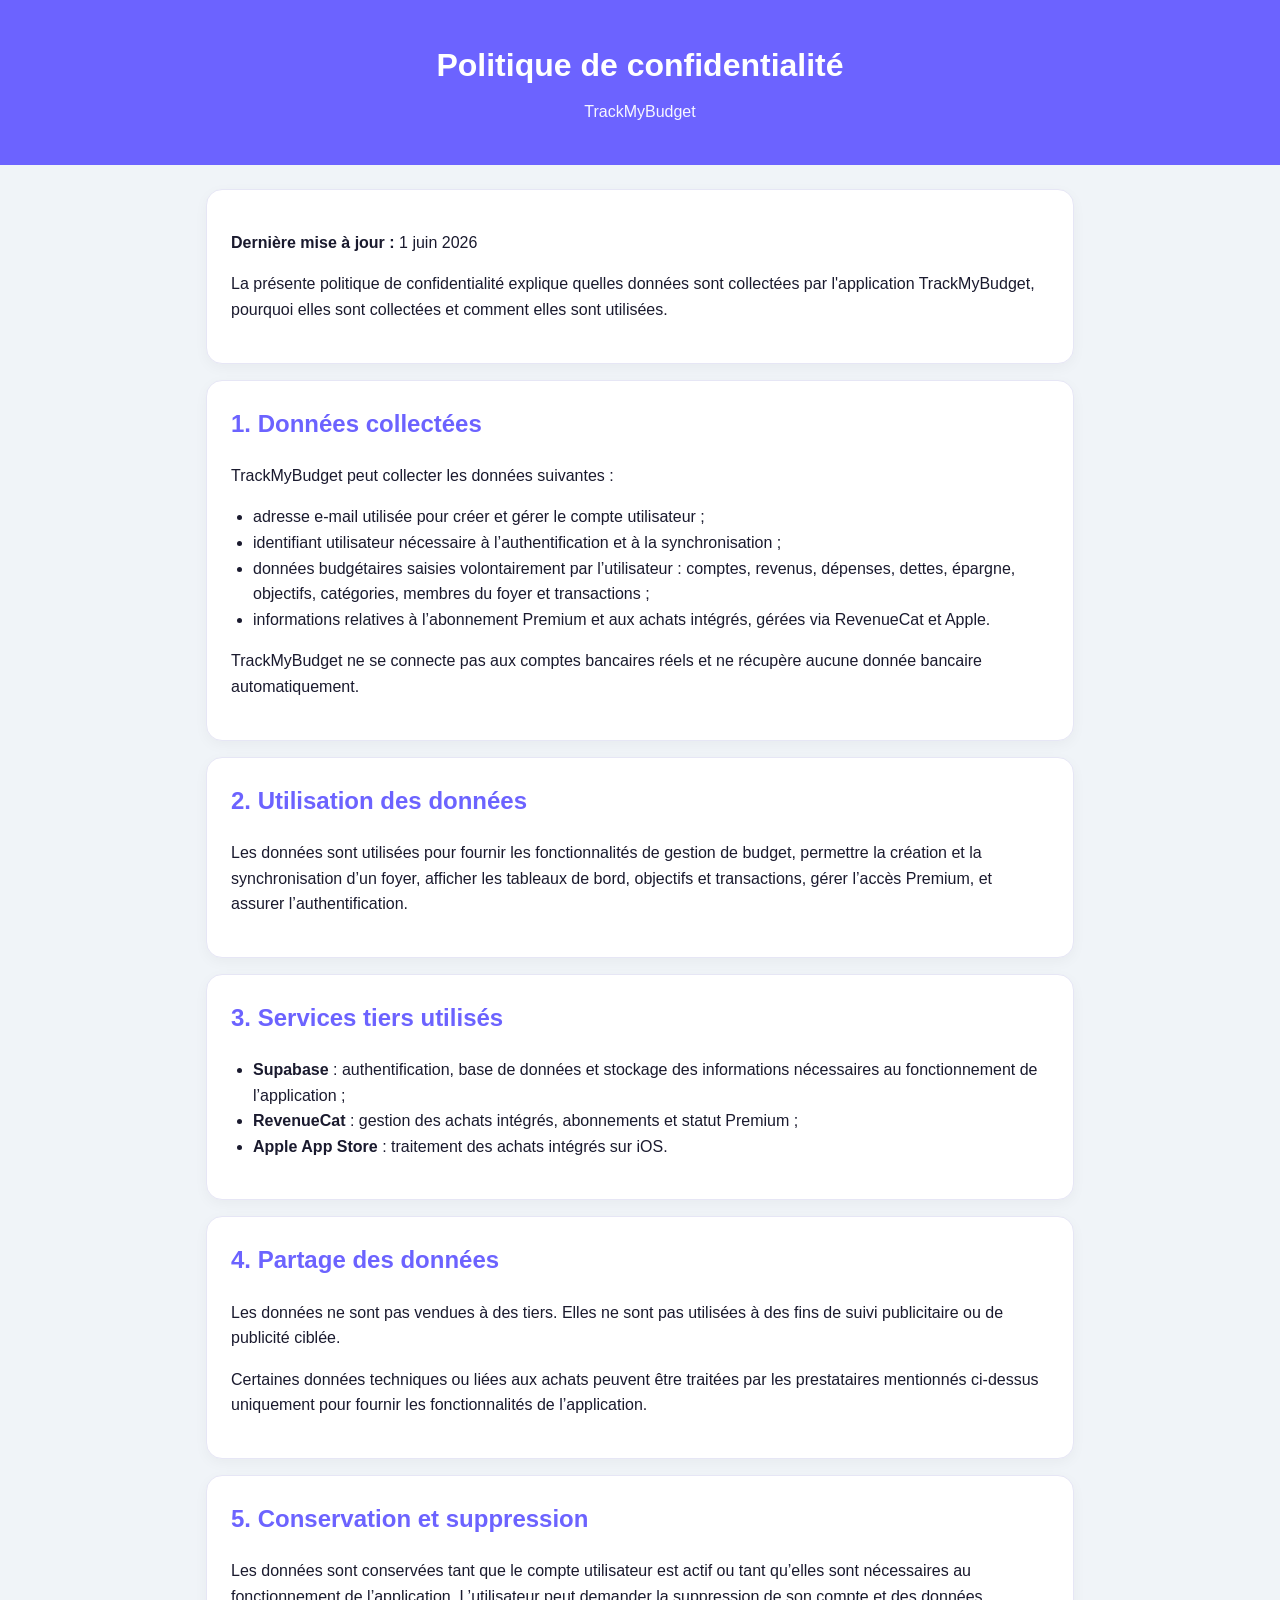
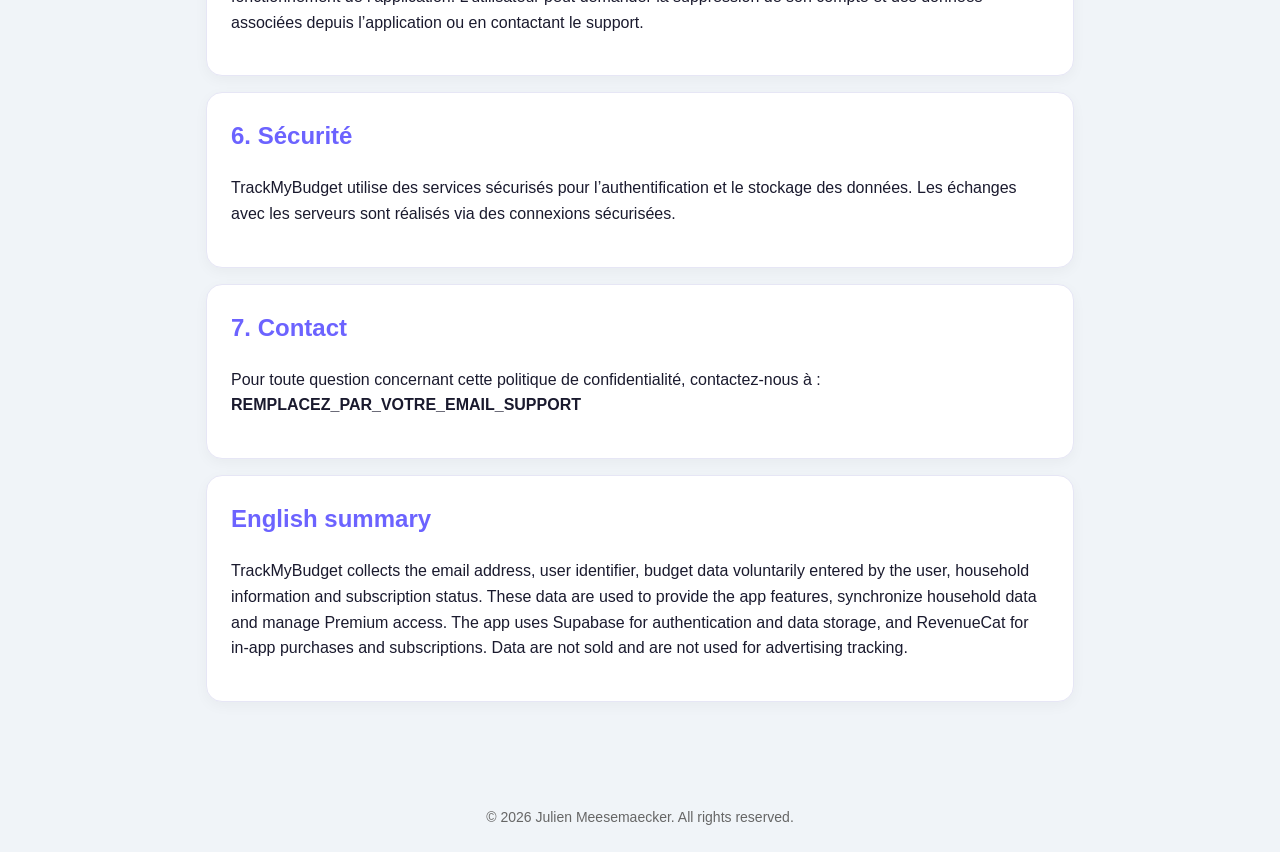
==== privacy.html @ 4ebb18cd "Add files via upload" ====
<!doctype html><html lang="fr"><head><meta charset="utf-8"><meta name="viewport" content="width=device-width, initial-scale=1"><title>TrackMyBudget - Politique de confidentialité</title><link rel="stylesheet" href="styles.css"></head><body><header><h1>Politique de confidentialité</h1><p>TrackMyBudget</p></header><main><section class="card"><p><strong>Dernière mise à jour :</strong> 1 juin 2026</p><p>La présente politique de confidentialité explique quelles données sont collectées par l'application TrackMyBudget, pourquoi elles sont collectées et comment elles sont utilisées.</p></section><section class="card"><h2>1. Données collectées</h2><p>TrackMyBudget peut collecter les données suivantes :</p><ul><li>adresse e-mail utilisée pour créer et gérer le compte utilisateur ;</li><li>identifiant utilisateur nécessaire à l’authentification et à la synchronisation ;</li><li>données budgétaires saisies volontairement par l’utilisateur : comptes, revenus, dépenses, dettes, épargne, objectifs, catégories, membres du foyer et transactions ;</li><li>informations relatives à l’abonnement Premium et aux achats intégrés, gérées via RevenueCat et Apple.</li></ul><p>TrackMyBudget ne se connecte pas aux comptes bancaires réels et ne récupère aucune donnée bancaire automatiquement.</p></section><section class="card"><h2>2. Utilisation des données</h2><p>Les données sont utilisées pour fournir les fonctionnalités de gestion de budget, permettre la création et la synchronisation d’un foyer, afficher les tableaux de bord, objectifs et transactions, gérer l’accès Premium, et assurer l’authentification.</p></section><section class="card"><h2>3. Services tiers utilisés</h2><ul><li><strong>Supabase</strong> : authentification, base de données et stockage des informations nécessaires au fonctionnement de l’application ;</li><li><strong>RevenueCat</strong> : gestion des achats intégrés, abonnements et statut Premium ;</li><li><strong>Apple App Store</strong> : traitement des achats intégrés sur iOS.</li></ul></section><section class="card"><h2>4. Partage des données</h2><p>Les données ne sont pas vendues à des tiers. Elles ne sont pas utilisées à des fins de suivi publicitaire ou de publicité ciblée.</p><p>Certaines données techniques ou liées aux achats peuvent être traitées par les prestataires mentionnés ci-dessus uniquement pour fournir les fonctionnalités de l’application.</p></section><section class="card"><h2>5. Conservation et suppression</h2><p>Les données sont conservées tant que le compte utilisateur est actif ou tant qu’elles sont nécessaires au fonctionnement de l’application. L’utilisateur peut demander la suppression de son compte et des données associées depuis l’application ou en contactant le support.</p></section><section class="card"><h2>6. Sécurité</h2><p>TrackMyBudget utilise des services sécurisés pour l’authentification et le stockage des données. Les échanges avec les serveurs sont réalisés via des connexions sécurisées.</p></section><section class="card"><h2>7. Contact</h2><p>Pour toute question concernant cette politique de confidentialité, contactez-nous à : <strong>REMPLACEZ_PAR_VOTRE_EMAIL_SUPPORT</strong></p></section><section class="card"><h2>English summary</h2><p>TrackMyBudget collects the email address, user identifier, budget data voluntarily entered by the user, household information and subscription status. These data are used to provide the app features, synchronize household data and manage Premium access. The app uses Supabase for authentication and data storage, and RevenueCat for in-app purchases and subscriptions. Data are not sold and are not used for advertising tracking.</p></section></main><footer>© 2026 Julien Meesemaecker. All rights reserved.</footer></body></html>
---- styles.css ----
:root{--bg:#f0f4f8;--card:#fff;--primary:#6c63ff;--text:#1a1a2e;--muted:#666;--border:#e6e6f5}*{box-sizing:border-box}body{margin:0;font-family:-apple-system,BlinkMacSystemFont,"Segoe UI",Roboto,Arial,sans-serif;background:var(--bg);color:var(--text);line-height:1.6}header{background:var(--primary);color:#fff;padding:40px 20px;text-align:center}header h1{margin:0;font-size:32px}header p{margin:8px 0 0;opacity:.95}main{max-width:900px;margin:24px auto;padding:0 16px 40px}.card{background:var(--card);border:1px solid var(--border);border-radius:16px;padding:24px;margin-bottom:16px;box-shadow:0 4px 14px rgba(0,0,0,.04)}h2{color:var(--primary);margin-top:0}a{color:var(--primary);font-weight:600}ul{padding-left:22px}footer{text-align:center;color:var(--muted);padding:24px;font-size:14px}
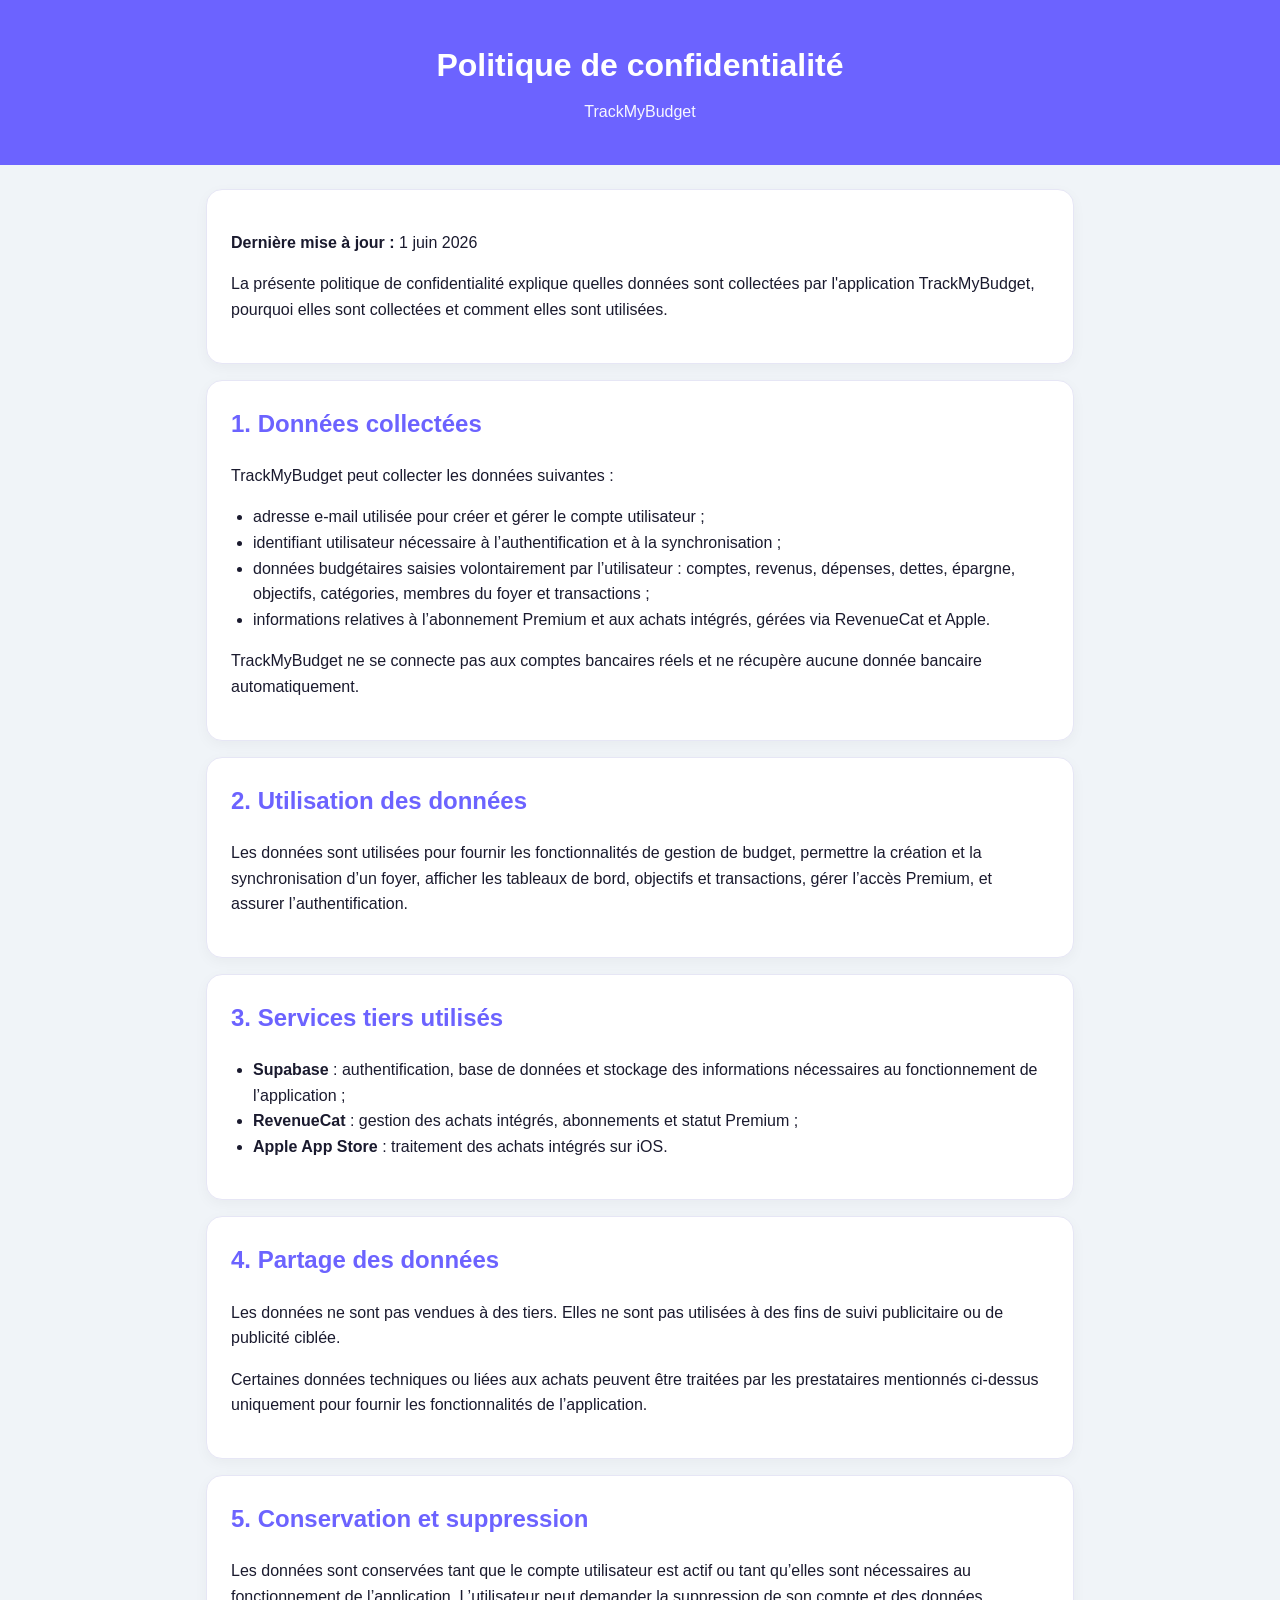
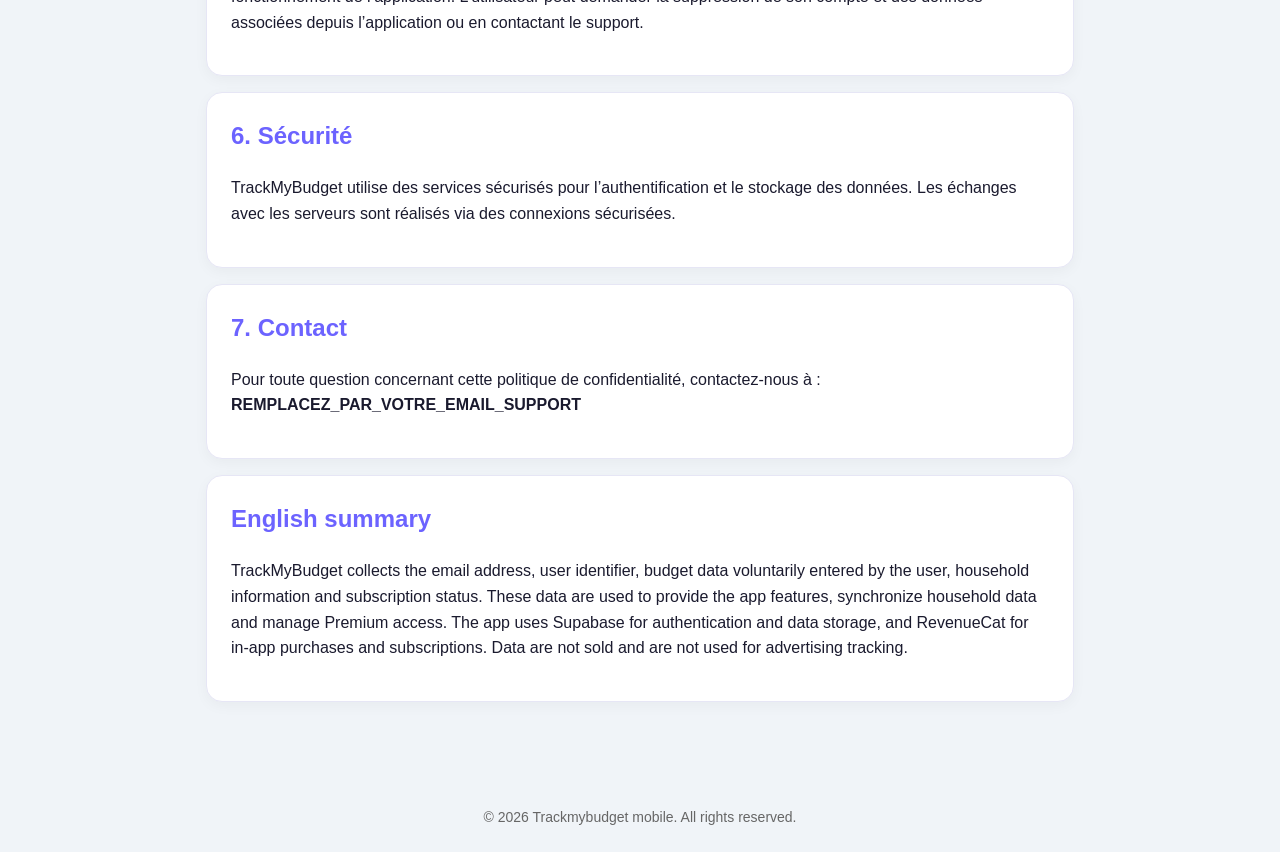
==== commit 27e4ed4f: "Update privacy.html" ====
--- a/privacy.html
+++ b/privacy.html
@@ -1 +1 @@
-<!doctype html><html lang="fr"><head><meta charset="utf-8"><meta name="viewport" content="width=device-width, initial-scale=1"><title>TrackMyBudget - Politique de confidentialité</title><link rel="stylesheet" href="styles.css"></head><body><header><h1>Politique de confidentialité</h1><p>TrackMyBudget</p></header><main><section class="card"><p><strong>Dernière mise à jour :</strong> 1 juin 2026</p><p>La présente politique de confidentialité explique quelles données sont collectées par l'application TrackMyBudget, pourquoi elles sont collectées et comment elles sont utilisées.</p></section><section class="card"><h2>1. Données collectées</h2><p>TrackMyBudget peut collecter les données suivantes :</p><ul><li>adresse e-mail utilisée pour créer et gérer le compte utilisateur ;</li><li>identifiant utilisateur nécessaire à l’authentification et à la synchronisation ;</li><li>données budgétaires saisies volontairement par l’utilisateur : comptes, revenus, dépenses, dettes, épargne, objectifs, catégories, membres du foyer et transactions ;</li><li>informations relatives à l’abonnement Premium et aux achats intégrés, gérées via RevenueCat et Apple.</li></ul><p>TrackMyBudget ne se connecte pas aux comptes bancaires réels et ne récupère aucune donnée bancaire automatiquement.</p></section><section class="card"><h2>2. Utilisation des données</h2><p>Les données sont utilisées pour fournir les fonctionnalités de gestion de budget, permettre la création et la synchronisation d’un foyer, afficher les tableaux de bord, objectifs et transactions, gérer l’accès Premium, et assurer l’authentification.</p></section><section class="card"><h2>3. Services tiers utilisés</h2><ul><li><strong>Supabase</strong> : authentification, base de données et stockage des informations nécessaires au fonctionnement de l’application ;</li><li><strong>RevenueCat</strong> : gestion des achats intégrés, abonnements et statut Premium ;</li><li><strong>Apple App Store</strong> : traitement des achats intégrés sur iOS.</li></ul></section><section class="card"><h2>4. Partage des données</h2><p>Les données ne sont pas vendues à des tiers. Elles ne sont pas utilisées à des fins de suivi publicitaire ou de publicité ciblée.</p><p>Certaines données techniques ou liées aux achats peuvent être traitées par les prestataires mentionnés ci-dessus uniquement pour fournir les fonctionnalités de l’application.</p></section><section class="card"><h2>5. Conservation et suppression</h2><p>Les données sont conservées tant que le compte utilisateur est actif ou tant qu’elles sont nécessaires au fonctionnement de l’application. L’utilisateur peut demander la suppression de son compte et des données associées depuis l’application ou en contactant le support.</p></section><section class="card"><h2>6. Sécurité</h2><p>TrackMyBudget utilise des services sécurisés pour l’authentification et le stockage des données. Les échanges avec les serveurs sont réalisés via des connexions sécurisées.</p></section><section class="card"><h2>7. Contact</h2><p>Pour toute question concernant cette politique de confidentialité, contactez-nous à : <strong>REMPLACEZ_PAR_VOTRE_EMAIL_SUPPORT</strong></p></section><section class="card"><h2>English summary</h2><p>TrackMyBudget collects the email address, user identifier, budget data voluntarily entered by the user, household information and subscription status. These data are used to provide the app features, synchronize household data and manage Premium access. The app uses Supabase for authentication and data storage, and RevenueCat for in-app purchases and subscriptions. Data are not sold and are not used for advertising tracking.</p></section></main><footer>© 2026 Julien Meesemaecker. All rights reserved.</footer></body></html>+<!doctype html><html lang="fr"><head><meta charset="utf-8"><meta name="viewport" content="width=device-width, initial-scale=1"><title>TrackMyBudget - Politique de confidentialité</title><link rel="stylesheet" href="styles.css"></head><body><header><h1>Politique de confidentialité</h1><p>TrackMyBudget</p></header><main><section class="card"><p><strong>Dernière mise à jour :</strong> 1 juin 2026</p><p>La présente politique de confidentialité explique quelles données sont collectées par l'application TrackMyBudget, pourquoi elles sont collectées et comment elles sont utilisées.</p></section><section class="card"><h2>1. Données collectées</h2><p>TrackMyBudget peut collecter les données suivantes :</p><ul><li>adresse e-mail utilisée pour créer et gérer le compte utilisateur ;</li><li>identifiant utilisateur nécessaire à l’authentification et à la synchronisation ;</li><li>données budgétaires saisies volontairement par l’utilisateur : comptes, revenus, dépenses, dettes, épargne, objectifs, catégories, membres du foyer et transactions ;</li><li>informations relatives à l’abonnement Premium et aux achats intégrés, gérées via RevenueCat et Apple.</li></ul><p>TrackMyBudget ne se connecte pas aux comptes bancaires réels et ne récupère aucune donnée bancaire automatiquement.</p></section><section class="card"><h2>2. Utilisation des données</h2><p>Les données sont utilisées pour fournir les fonctionnalités de gestion de budget, permettre la création et la synchronisation d’un foyer, afficher les tableaux de bord, objectifs et transactions, gérer l’accès Premium, et assurer l’authentification.</p></section><section class="card"><h2>3. Services tiers utilisés</h2><ul><li><strong>Supabase</strong> : authentification, base de données et stockage des informations nécessaires au fonctionnement de l’application ;</li><li><strong>RevenueCat</strong> : gestion des achats intégrés, abonnements et statut Premium ;</li><li><strong>Apple App Store</strong> : traitement des achats intégrés sur iOS.</li></ul></section><section class="card"><h2>4. Partage des données</h2><p>Les données ne sont pas vendues à des tiers. Elles ne sont pas utilisées à des fins de suivi publicitaire ou de publicité ciblée.</p><p>Certaines données techniques ou liées aux achats peuvent être traitées par les prestataires mentionnés ci-dessus uniquement pour fournir les fonctionnalités de l’application.</p></section><section class="card"><h2>5. Conservation et suppression</h2><p>Les données sont conservées tant que le compte utilisateur est actif ou tant qu’elles sont nécessaires au fonctionnement de l’application. L’utilisateur peut demander la suppression de son compte et des données associées depuis l’application ou en contactant le support.</p></section><section class="card"><h2>6. Sécurité</h2><p>TrackMyBudget utilise des services sécurisés pour l’authentification et le stockage des données. Les échanges avec les serveurs sont réalisés via des connexions sécurisées.</p></section><section class="card"><h2>7. Contact</h2><p>Pour toute question concernant cette politique de confidentialité, contactez-nous à : <strong>REMPLACEZ_PAR_VOTRE_EMAIL_SUPPORT</strong></p></section><section class="card"><h2>English summary</h2><p>TrackMyBudget collects the email address, user identifier, budget data voluntarily entered by the user, household information and subscription status. These data are used to provide the app features, synchronize household data and manage Premium access. The app uses Supabase for authentication and data storage, and RevenueCat for in-app purchases and subscriptions. Data are not sold and are not used for advertising tracking.</p></section></main><footer>© 2026 Trackmybudget mobile. All rights reserved.</footer></body></html>
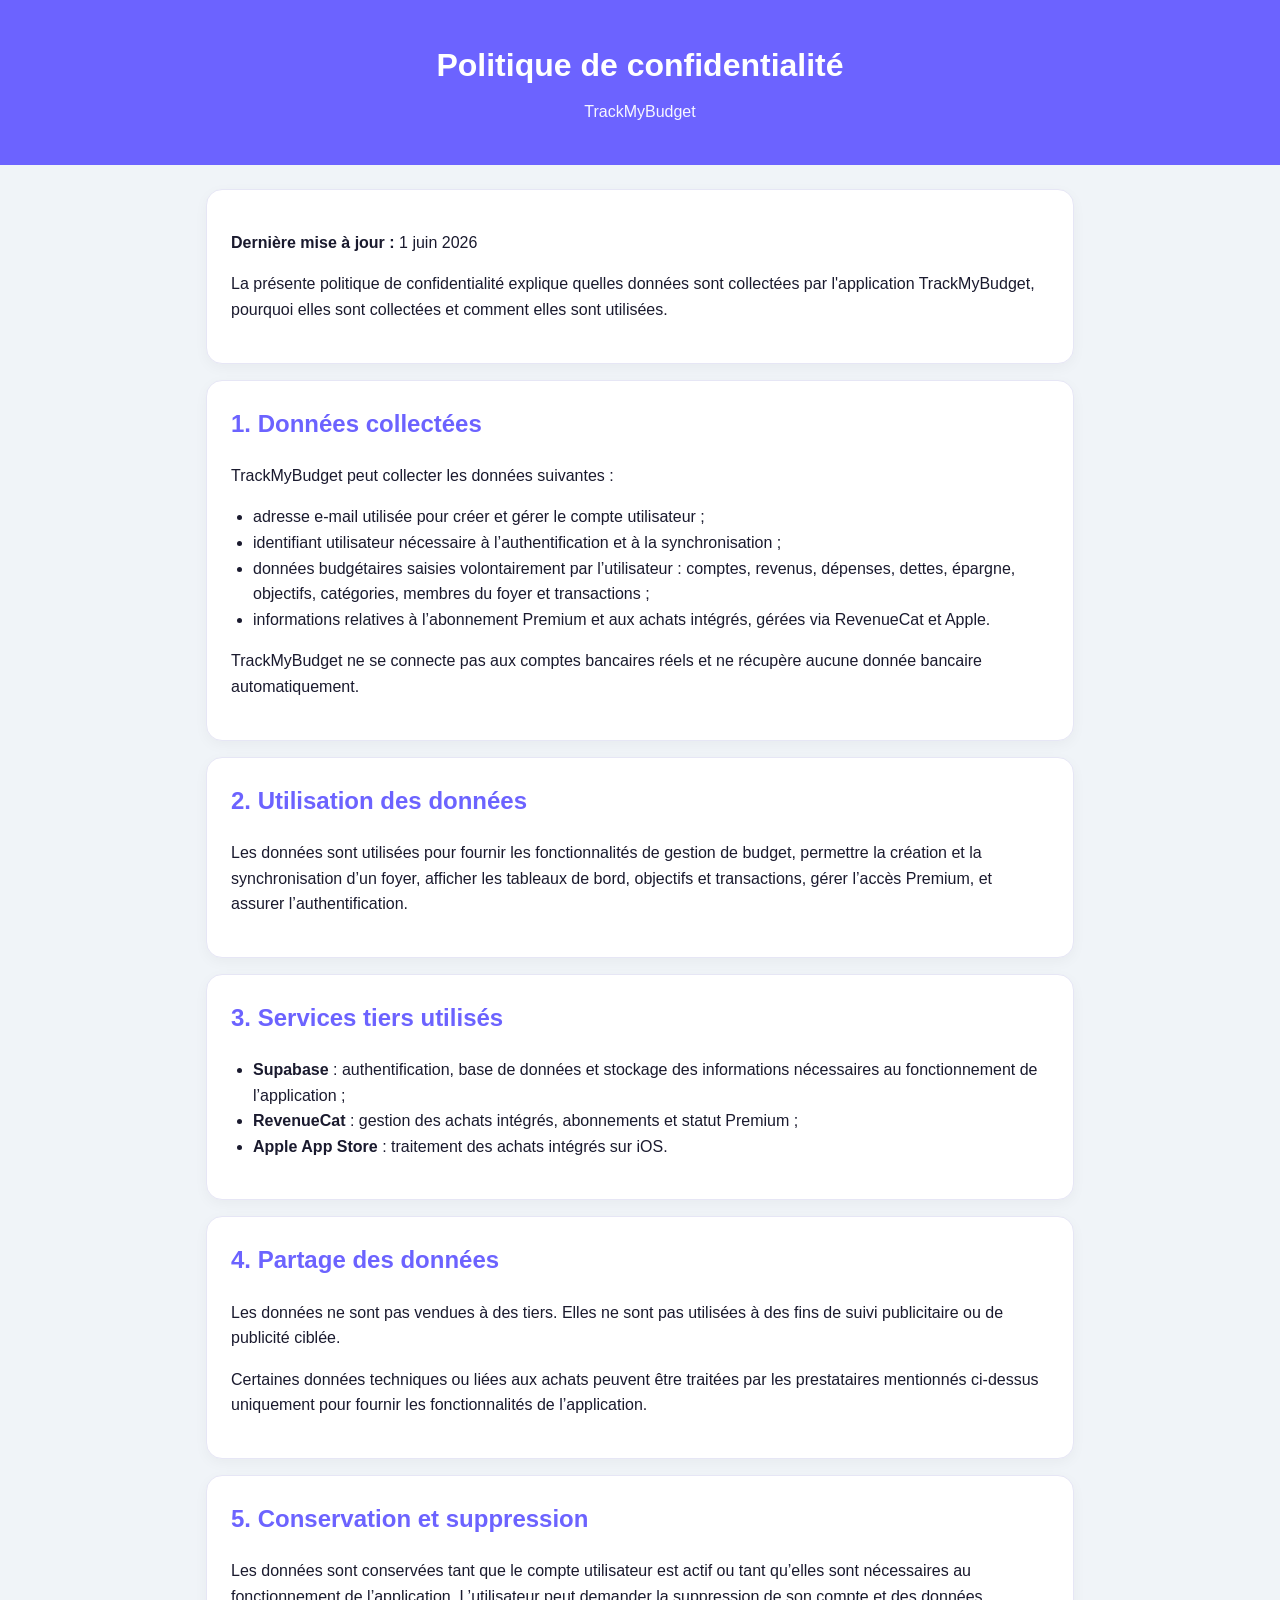
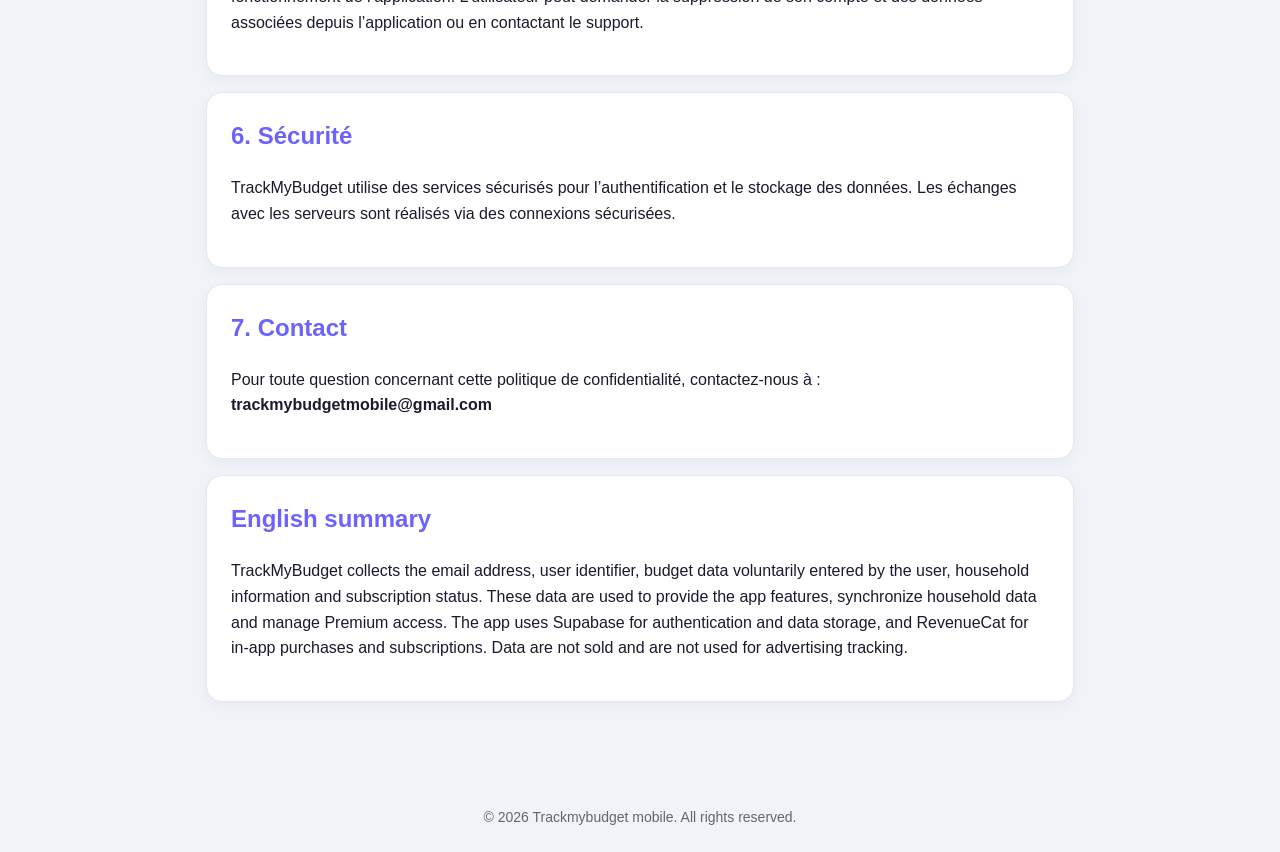
==== commit f3f65aa0: "Update privacy.html" ====
--- a/privacy.html
+++ b/privacy.html
@@ -1 +1 @@
-<!doctype html><html lang="fr"><head><meta charset="utf-8"><meta name="viewport" content="width=device-width, initial-scale=1"><title>TrackMyBudget - Politique de confidentialité</title><link rel="stylesheet" href="styles.css"></head><body><header><h1>Politique de confidentialité</h1><p>TrackMyBudget</p></header><main><section class="card"><p><strong>Dernière mise à jour :</strong> 1 juin 2026</p><p>La présente politique de confidentialité explique quelles données sont collectées par l'application TrackMyBudget, pourquoi elles sont collectées et comment elles sont utilisées.</p></section><section class="card"><h2>1. Données collectées</h2><p>TrackMyBudget peut collecter les données suivantes :</p><ul><li>adresse e-mail utilisée pour créer et gérer le compte utilisateur ;</li><li>identifiant utilisateur nécessaire à l’authentification et à la synchronisation ;</li><li>données budgétaires saisies volontairement par l’utilisateur : comptes, revenus, dépenses, dettes, épargne, objectifs, catégories, membres du foyer et transactions ;</li><li>informations relatives à l’abonnement Premium et aux achats intégrés, gérées via RevenueCat et Apple.</li></ul><p>TrackMyBudget ne se connecte pas aux comptes bancaires réels et ne récupère aucune donnée bancaire automatiquement.</p></section><section class="card"><h2>2. Utilisation des données</h2><p>Les données sont utilisées pour fournir les fonctionnalités de gestion de budget, permettre la création et la synchronisation d’un foyer, afficher les tableaux de bord, objectifs et transactions, gérer l’accès Premium, et assurer l’authentification.</p></section><section class="card"><h2>3. Services tiers utilisés</h2><ul><li><strong>Supabase</strong> : authentification, base de données et stockage des informations nécessaires au fonctionnement de l’application ;</li><li><strong>RevenueCat</strong> : gestion des achats intégrés, abonnements et statut Premium ;</li><li><strong>Apple App Store</strong> : traitement des achats intégrés sur iOS.</li></ul></section><section class="card"><h2>4. Partage des données</h2><p>Les données ne sont pas vendues à des tiers. Elles ne sont pas utilisées à des fins de suivi publicitaire ou de publicité ciblée.</p><p>Certaines données techniques ou liées aux achats peuvent être traitées par les prestataires mentionnés ci-dessus uniquement pour fournir les fonctionnalités de l’application.</p></section><section class="card"><h2>5. Conservation et suppression</h2><p>Les données sont conservées tant que le compte utilisateur est actif ou tant qu’elles sont nécessaires au fonctionnement de l’application. L’utilisateur peut demander la suppression de son compte et des données associées depuis l’application ou en contactant le support.</p></section><section class="card"><h2>6. Sécurité</h2><p>TrackMyBudget utilise des services sécurisés pour l’authentification et le stockage des données. Les échanges avec les serveurs sont réalisés via des connexions sécurisées.</p></section><section class="card"><h2>7. Contact</h2><p>Pour toute question concernant cette politique de confidentialité, contactez-nous à : <strong>REMPLACEZ_PAR_VOTRE_EMAIL_SUPPORT</strong></p></section><section class="card"><h2>English summary</h2><p>TrackMyBudget collects the email address, user identifier, budget data voluntarily entered by the user, household information and subscription status. These data are used to provide the app features, synchronize household data and manage Premium access. The app uses Supabase for authentication and data storage, and RevenueCat for in-app purchases and subscriptions. Data are not sold and are not used for advertising tracking.</p></section></main><footer>© 2026 Trackmybudget mobile. All rights reserved.</footer></body></html>
+<!doctype html><html lang="fr"><head><meta charset="utf-8"><meta name="viewport" content="width=device-width, initial-scale=1"><title>TrackMyBudget - Politique de confidentialité</title><link rel="stylesheet" href="styles.css"></head><body><header><h1>Politique de confidentialité</h1><p>TrackMyBudget</p></header><main><section class="card"><p><strong>Dernière mise à jour :</strong> 1 juin 2026</p><p>La présente politique de confidentialité explique quelles données sont collectées par l'application TrackMyBudget, pourquoi elles sont collectées et comment elles sont utilisées.</p></section><section class="card"><h2>1. Données collectées</h2><p>TrackMyBudget peut collecter les données suivantes :</p><ul><li>adresse e-mail utilisée pour créer et gérer le compte utilisateur ;</li><li>identifiant utilisateur nécessaire à l’authentification et à la synchronisation ;</li><li>données budgétaires saisies volontairement par l’utilisateur : comptes, revenus, dépenses, dettes, épargne, objectifs, catégories, membres du foyer et transactions ;</li><li>informations relatives à l’abonnement Premium et aux achats intégrés, gérées via RevenueCat et Apple.</li></ul><p>TrackMyBudget ne se connecte pas aux comptes bancaires réels et ne récupère aucune donnée bancaire automatiquement.</p></section><section class="card"><h2>2. Utilisation des données</h2><p>Les données sont utilisées pour fournir les fonctionnalités de gestion de budget, permettre la création et la synchronisation d’un foyer, afficher les tableaux de bord, objectifs et transactions, gérer l’accès Premium, et assurer l’authentification.</p></section><section class="card"><h2>3. Services tiers utilisés</h2><ul><li><strong>Supabase</strong> : authentification, base de données et stockage des informations nécessaires au fonctionnement de l’application ;</li><li><strong>RevenueCat</strong> : gestion des achats intégrés, abonnements et statut Premium ;</li><li><strong>Apple App Store</strong> : traitement des achats intégrés sur iOS.</li></ul></section><section class="card"><h2>4. Partage des données</h2><p>Les données ne sont pas vendues à des tiers. Elles ne sont pas utilisées à des fins de suivi publicitaire ou de publicité ciblée.</p><p>Certaines données techniques ou liées aux achats peuvent être traitées par les prestataires mentionnés ci-dessus uniquement pour fournir les fonctionnalités de l’application.</p></section><section class="card"><h2>5. Conservation et suppression</h2><p>Les données sont conservées tant que le compte utilisateur est actif ou tant qu’elles sont nécessaires au fonctionnement de l’application. L’utilisateur peut demander la suppression de son compte et des données associées depuis l’application ou en contactant le support.</p></section><section class="card"><h2>6. Sécurité</h2><p>TrackMyBudget utilise des services sécurisés pour l’authentification et le stockage des données. Les échanges avec les serveurs sont réalisés via des connexions sécurisées.</p></section><section class="card"><h2>7. Contact</h2><p>Pour toute question concernant cette politique de confidentialité, contactez-nous à : <strong>trackmybudgetmobile@gmail.com</strong></p></section><section class="card"><h2>English summary</h2><p>TrackMyBudget collects the email address, user identifier, budget data voluntarily entered by the user, household information and subscription status. These data are used to provide the app features, synchronize household data and manage Premium access. The app uses Supabase for authentication and data storage, and RevenueCat for in-app purchases and subscriptions. Data are not sold and are not used for advertising tracking.</p></section></main><footer>© 2026 Trackmybudget mobile. All rights reserved.</footer></body></html>
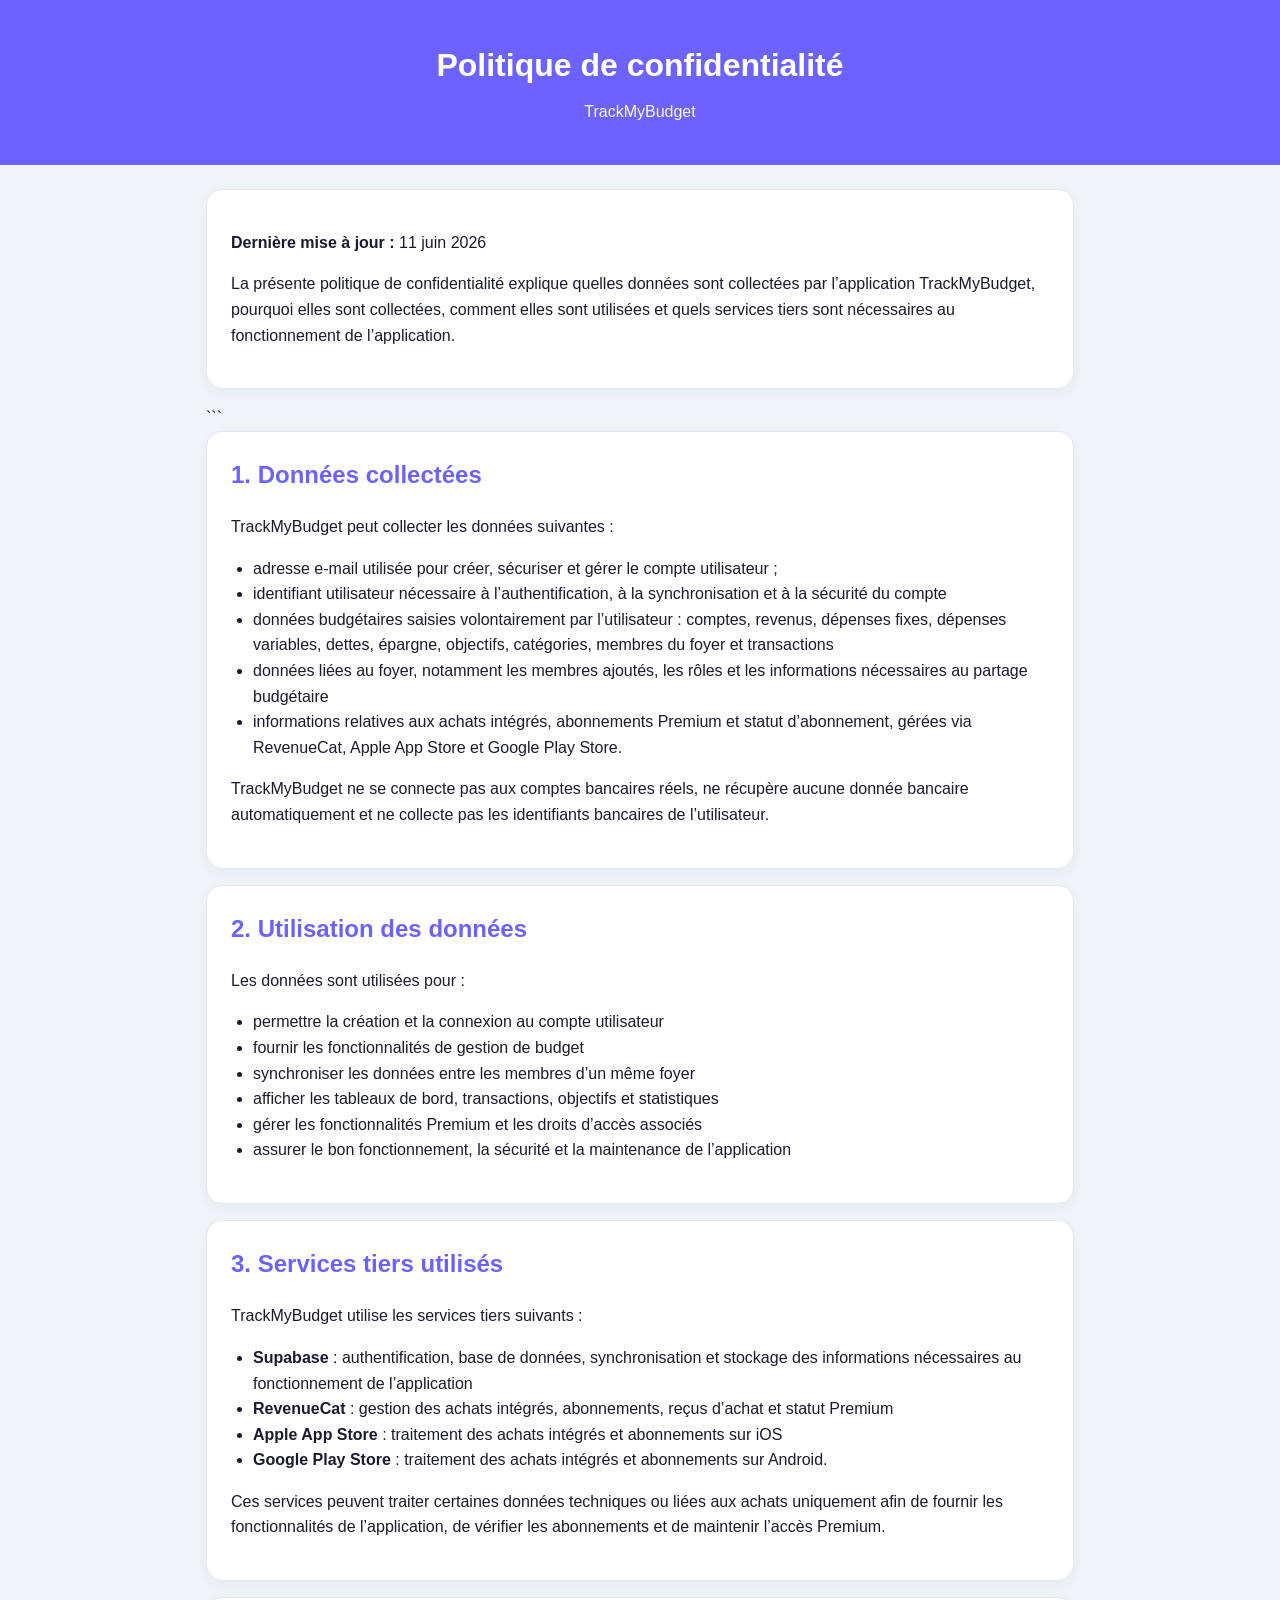
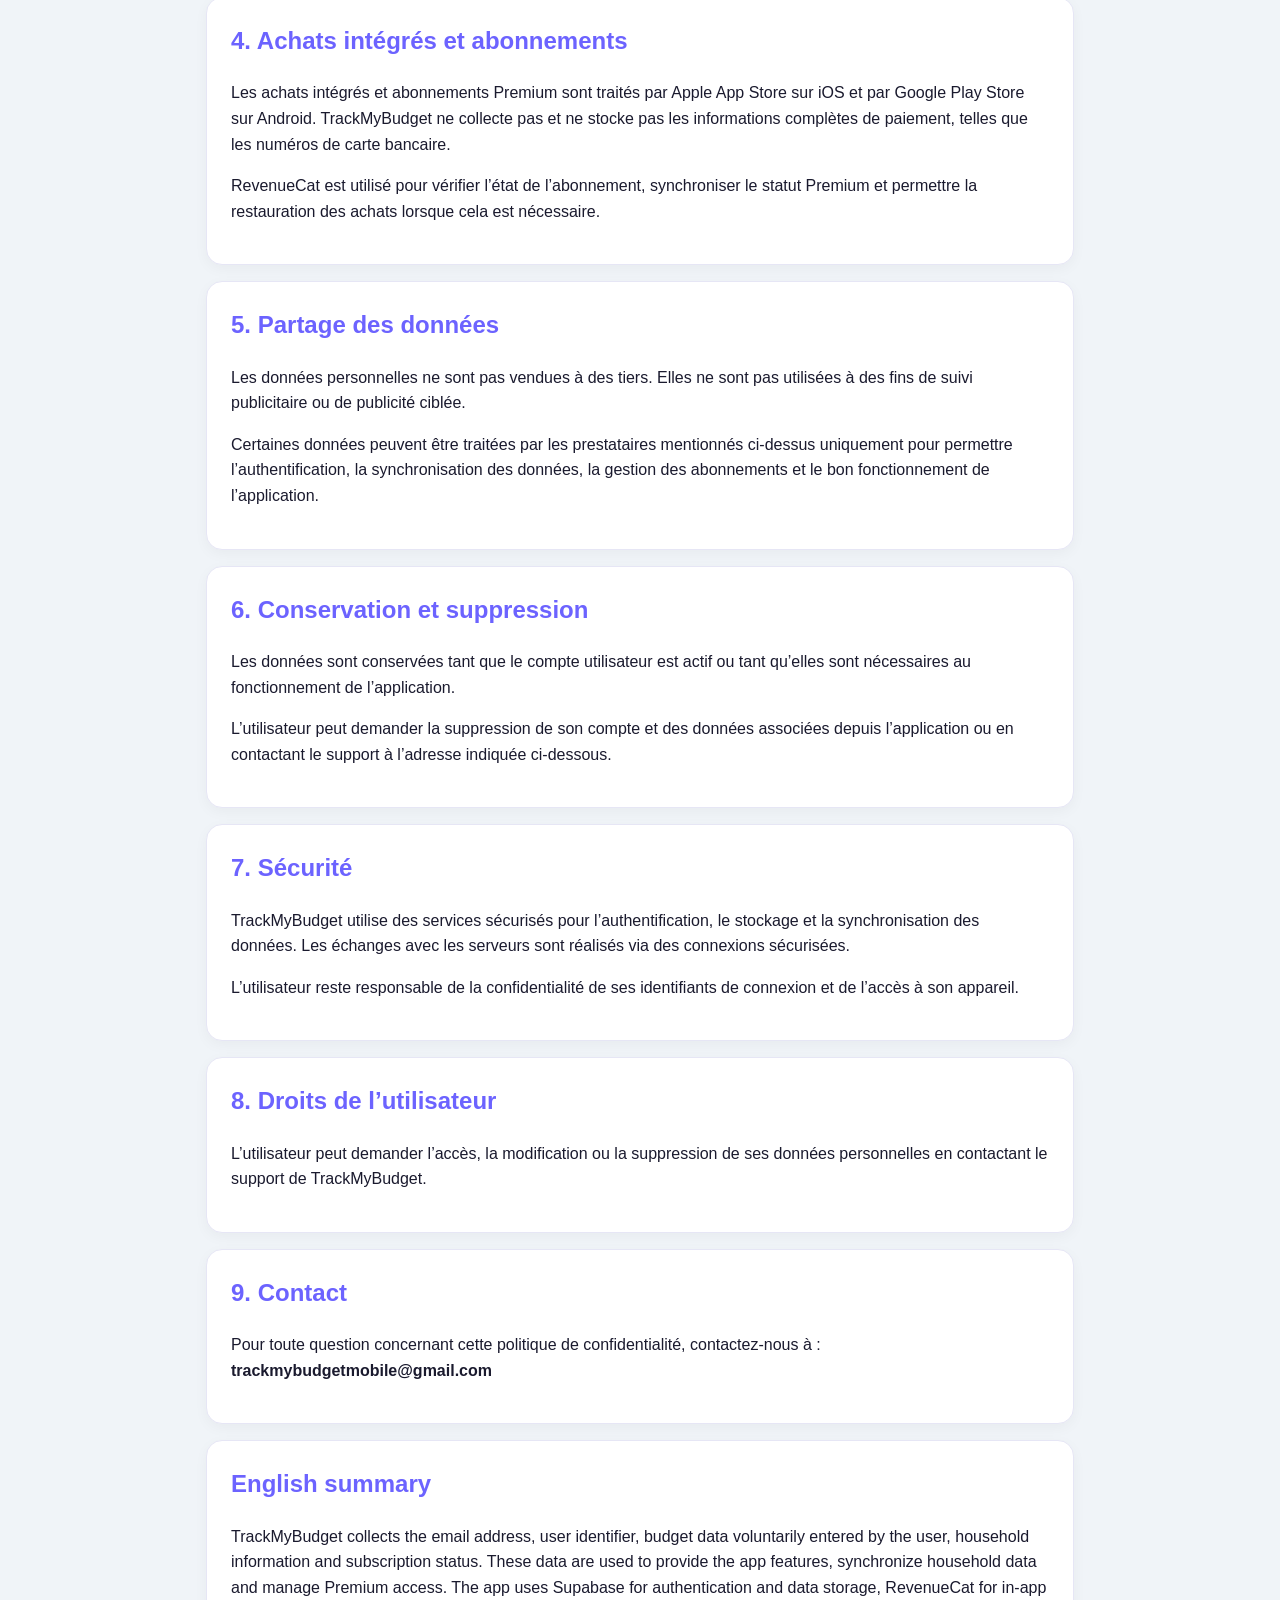
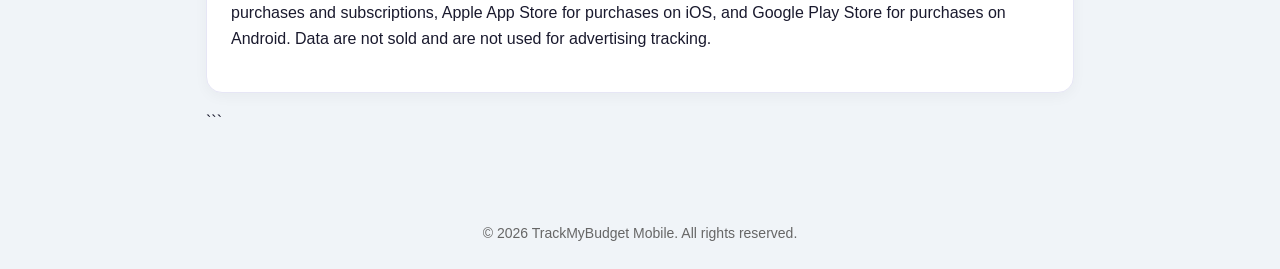
==== commit c484fc70: "Update privacy.html" ====
--- a/privacy.html
+++ b/privacy.html
@@ -1 +1,180 @@
-<!doctype html><html lang="fr"><head><meta charset="utf-8"><meta name="viewport" content="width=device-width, initial-scale=1"><title>TrackMyBudget - Politique de confidentialité</title><link rel="stylesheet" href="styles.css"></head><body><header><h1>Politique de confidentialité</h1><p>TrackMyBudget</p></header><main><section class="card"><p><strong>Dernière mise à jour :</strong> 1 juin 2026</p><p>La présente politique de confidentialité explique quelles données sont collectées par l'application TrackMyBudget, pourquoi elles sont collectées et comment elles sont utilisées.</p></section><section class="card"><h2>1. Données collectées</h2><p>TrackMyBudget peut collecter les données suivantes :</p><ul><li>adresse e-mail utilisée pour créer et gérer le compte utilisateur ;</li><li>identifiant utilisateur nécessaire à l’authentification et à la synchronisation ;</li><li>données budgétaires saisies volontairement par l’utilisateur : comptes, revenus, dépenses, dettes, épargne, objectifs, catégories, membres du foyer et transactions ;</li><li>informations relatives à l’abonnement Premium et aux achats intégrés, gérées via RevenueCat et Apple.</li></ul><p>TrackMyBudget ne se connecte pas aux comptes bancaires réels et ne récupère aucune donnée bancaire automatiquement.</p></section><section class="card"><h2>2. Utilisation des données</h2><p>Les données sont utilisées pour fournir les fonctionnalités de gestion de budget, permettre la création et la synchronisation d’un foyer, afficher les tableaux de bord, objectifs et transactions, gérer l’accès Premium, et assurer l’authentification.</p></section><section class="card"><h2>3. Services tiers utilisés</h2><ul><li><strong>Supabase</strong> : authentification, base de données et stockage des informations nécessaires au fonctionnement de l’application ;</li><li><strong>RevenueCat</strong> : gestion des achats intégrés, abonnements et statut Premium ;</li><li><strong>Apple App Store</strong> : traitement des achats intégrés sur iOS.</li></ul></section><section class="card"><h2>4. Partage des données</h2><p>Les données ne sont pas vendues à des tiers. Elles ne sont pas utilisées à des fins de suivi publicitaire ou de publicité ciblée.</p><p>Certaines données techniques ou liées aux achats peuvent être traitées par les prestataires mentionnés ci-dessus uniquement pour fournir les fonctionnalités de l’application.</p></section><section class="card"><h2>5. Conservation et suppression</h2><p>Les données sont conservées tant que le compte utilisateur est actif ou tant qu’elles sont nécessaires au fonctionnement de l’application. L’utilisateur peut demander la suppression de son compte et des données associées depuis l’application ou en contactant le support.</p></section><section class="card"><h2>6. Sécurité</h2><p>TrackMyBudget utilise des services sécurisés pour l’authentification et le stockage des données. Les échanges avec les serveurs sont réalisés via des connexions sécurisées.</p></section><section class="card"><h2>7. Contact</h2><p>Pour toute question concernant cette politique de confidentialité, contactez-nous à : <strong>trackmybudgetmobile@gmail.com</strong></p></section><section class="card"><h2>English summary</h2><p>TrackMyBudget collects the email address, user identifier, budget data voluntarily entered by the user, household information and subscription status. These data are used to provide the app features, synchronize household data and manage Premium access. The app uses Supabase for authentication and data storage, and RevenueCat for in-app purchases and subscriptions. Data are not sold and are not used for advertising tracking.</p></section></main><footer>© 2026 Trackmybudget mobile. All rights reserved.</footer></body></html>
+<!doctype html>
+
+<html lang="fr">
+<head>
+  <meta charset="utf-8">
+  <meta name="viewport" content="width=device-width, initial-scale=1">
+  <title>TrackMyBudget - Politique de confidentialité</title>
+  <link rel="stylesheet" href="styles.css">
+</head>
+
+<body>
+  <header>
+    <h1>Politique de confidentialité</h1>
+    <p>TrackMyBudget</p>
+  </header>
+
+  <main>
+    <section class="card">
+      <p><strong>Dernière mise à jour :</strong> 11 juin 2026</p>
+      <p>
+        La présente politique de confidentialité explique quelles données sont collectées par l’application
+        TrackMyBudget, pourquoi elles sont collectées, comment elles sont utilisées et quels services tiers
+        sont nécessaires au fonctionnement de l’application.
+      </p>
+    </section>
+
+```
+<section class="card">
+  <h2>1. Données collectées</h2>
+  <p>TrackMyBudget peut collecter les données suivantes :</p>
+
+  <ul>
+    <li>adresse e-mail utilisée pour créer, sécuriser et gérer le compte utilisateur ;</li>
+    <li>identifiant utilisateur nécessaire à l’authentification, à la synchronisation et à la sécurité du compte</li>
+    <li>
+      données budgétaires saisies volontairement par l’utilisateur : comptes, revenus, dépenses fixes,
+      dépenses variables, dettes, épargne, objectifs, catégories, membres du foyer et transactions
+    </li>
+    <li>données liées au foyer, notamment les membres ajoutés, les rôles et les informations nécessaires au partage budgétaire</li>
+    <li>
+      informations relatives aux achats intégrés, abonnements Premium et statut d’abonnement, gérées via
+      RevenueCat, Apple App Store et Google Play Store.
+    </li>
+  </ul>
+
+  <p>
+    TrackMyBudget ne se connecte pas aux comptes bancaires réels, ne récupère aucune donnée bancaire
+    automatiquement et ne collecte pas les identifiants bancaires de l’utilisateur.
+  </p>
+</section>
+
+<section class="card">
+  <h2>2. Utilisation des données</h2>
+  <p>Les données sont utilisées pour :</p>
+
+  <ul>
+    <li>permettre la création et la connexion au compte utilisateur</li>
+    <li>fournir les fonctionnalités de gestion de budget</li>
+    <li>synchroniser les données entre les membres d’un même foyer</li>
+    <li>afficher les tableaux de bord, transactions, objectifs et statistiques</li>
+    <li>gérer les fonctionnalités Premium et les droits d’accès associés</li>
+    <li>assurer le bon fonctionnement, la sécurité et la maintenance de l’application</li>
+  </ul>
+</section>
+
+<section class="card">
+  <h2>3. Services tiers utilisés</h2>
+  <p>TrackMyBudget utilise les services tiers suivants :</p>
+
+  <ul>
+    <li>
+      <strong>Supabase</strong> : authentification, base de données, synchronisation et stockage des informations
+      nécessaires au fonctionnement de l’application
+    </li>
+    <li>
+      <strong>RevenueCat</strong> : gestion des achats intégrés, abonnements, reçus d’achat et statut Premium
+    </li>
+    <li>
+      <strong>Apple App Store</strong> : traitement des achats intégrés et abonnements sur iOS
+    </li>
+    <li>
+      <strong>Google Play Store</strong> : traitement des achats intégrés et abonnements sur Android.
+    </li>
+  </ul>
+
+  <p>
+    Ces services peuvent traiter certaines données techniques ou liées aux achats uniquement afin de fournir
+    les fonctionnalités de l’application, de vérifier les abonnements et de maintenir l’accès Premium.
+  </p>
+</section>
+
+<section class="card">
+  <h2>4. Achats intégrés et abonnements</h2>
+  <p>
+    Les achats intégrés et abonnements Premium sont traités par Apple App Store sur iOS et par Google Play Store
+    sur Android. TrackMyBudget ne collecte pas et ne stocke pas les informations complètes de paiement, telles que
+    les numéros de carte bancaire.
+  </p>
+
+  <p>
+    RevenueCat est utilisé pour vérifier l’état de l’abonnement, synchroniser le statut Premium et permettre
+    la restauration des achats lorsque cela est nécessaire.
+  </p>
+</section>
+
+<section class="card">
+  <h2>5. Partage des données</h2>
+  <p>
+    Les données personnelles ne sont pas vendues à des tiers. Elles ne sont pas utilisées à des fins de suivi
+    publicitaire ou de publicité ciblée.
+  </p>
+
+  <p>
+    Certaines données peuvent être traitées par les prestataires mentionnés ci-dessus uniquement pour permettre
+    l’authentification, la synchronisation des données, la gestion des abonnements et le bon fonctionnement de
+    l’application.
+  </p>
+</section>
+
+<section class="card">
+  <h2>6. Conservation et suppression</h2>
+  <p>
+    Les données sont conservées tant que le compte utilisateur est actif ou tant qu’elles sont nécessaires au
+    fonctionnement de l’application.
+  </p>
+
+  <p>
+    L’utilisateur peut demander la suppression de son compte et des données associées depuis l’application ou en
+    contactant le support à l’adresse indiquée ci-dessous.
+  </p>
+</section>
+
+<section class="card">
+  <h2>7. Sécurité</h2>
+  <p>
+    TrackMyBudget utilise des services sécurisés pour l’authentification, le stockage et la synchronisation des
+    données. Les échanges avec les serveurs sont réalisés via des connexions sécurisées.
+  </p>
+
+  <p>
+    L’utilisateur reste responsable de la confidentialité de ses identifiants de connexion et de l’accès à son
+    appareil.
+  </p>
+</section>
+
+<section class="card">
+  <h2>8. Droits de l’utilisateur</h2>
+  <p>
+    L’utilisateur peut demander l’accès, la modification ou la suppression de ses données personnelles en
+    contactant le support de TrackMyBudget.
+  </p>
+</section>
+
+<section class="card">
+  <h2>9. Contact</h2>
+  <p>
+    Pour toute question concernant cette politique de confidentialité, contactez-nous à :
+    <strong>trackmybudgetmobile@gmail.com</strong>
+  </p>
+</section>
+
+<section class="card">
+  <h2>English summary</h2>
+  <p>
+    TrackMyBudget collects the email address, user identifier, budget data voluntarily entered by the user,
+    household information and subscription status. These data are used to provide the app features, synchronize
+    household data and manage Premium access. The app uses Supabase for authentication and data storage,
+    RevenueCat for in-app purchases and subscriptions, Apple App Store for purchases on iOS, and Google Play Store
+    for purchases on Android. Data are not sold and are not used for advertising tracking.
+  </p>
+</section>
+```
+
+  </main>
+
+  <footer>
+    © 2026 TrackMyBudget Mobile. All rights reserved.
+  </footer>
+</body>
+</html>
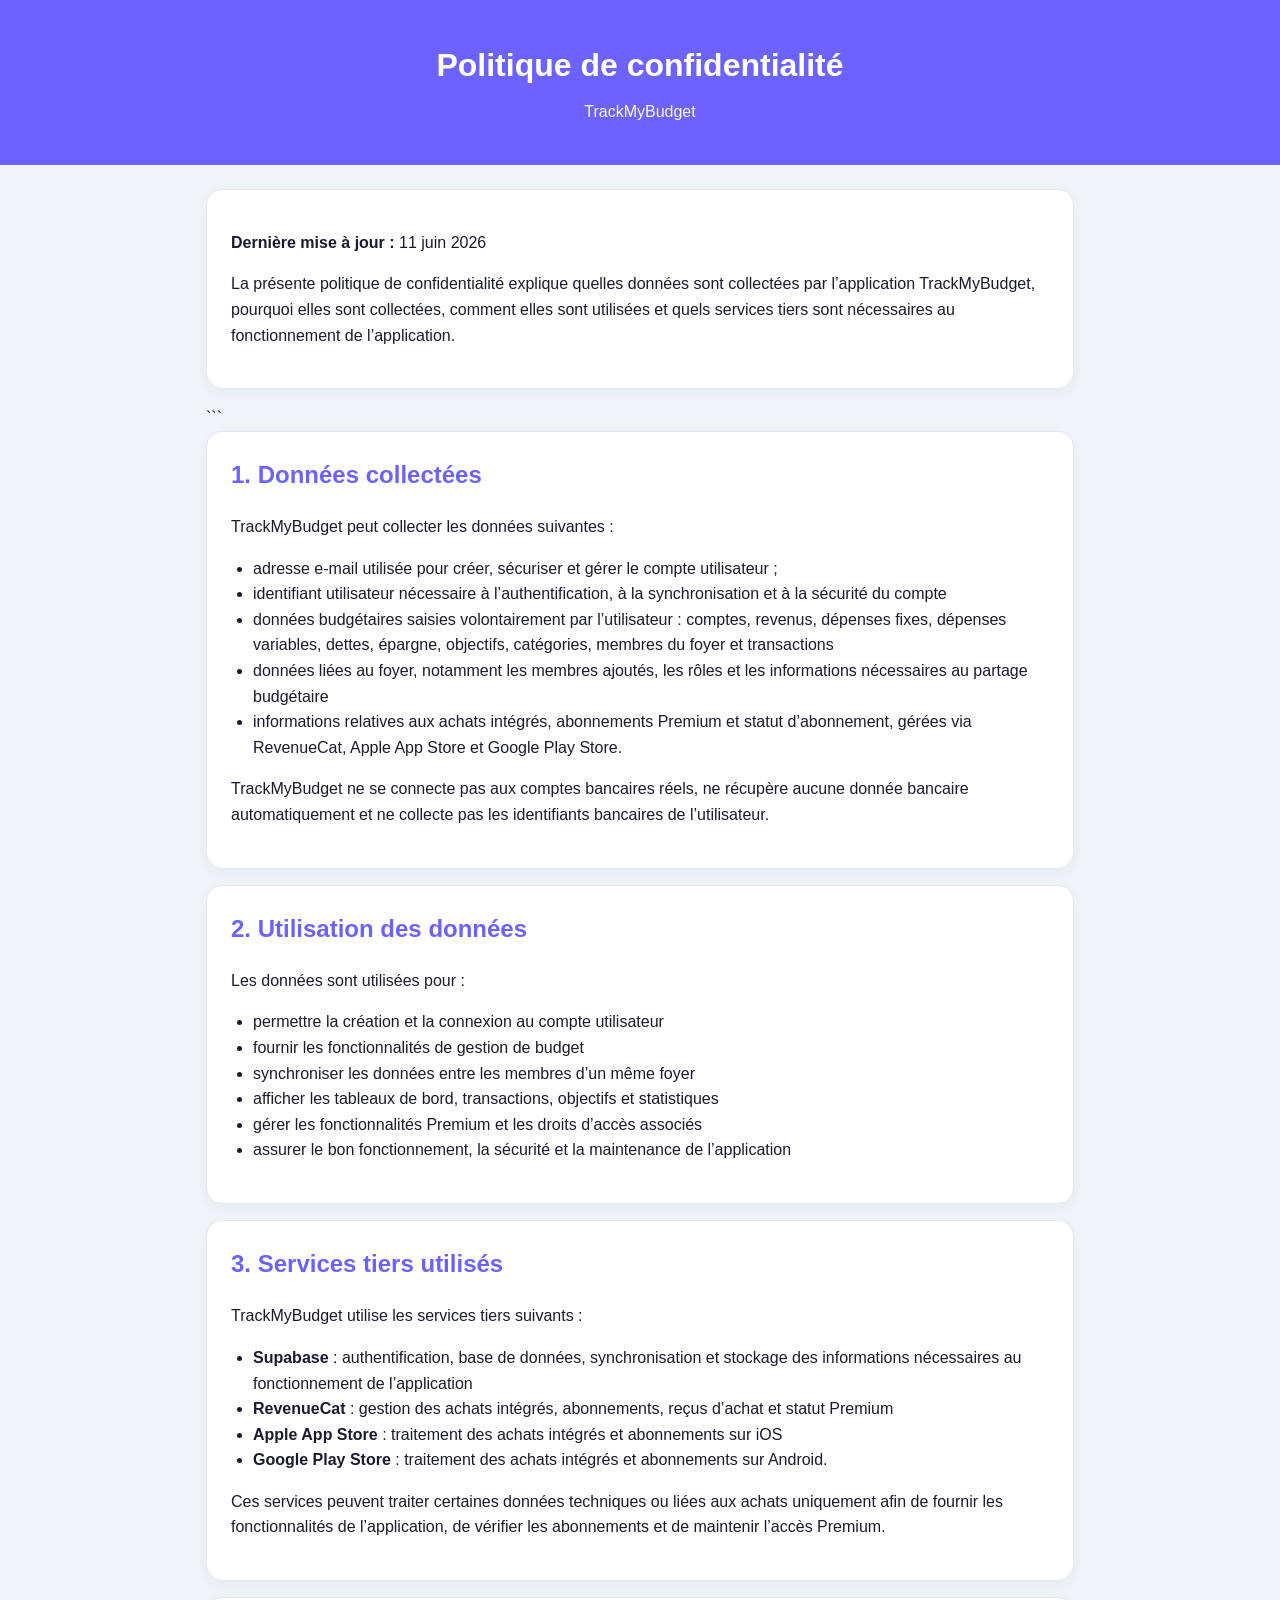
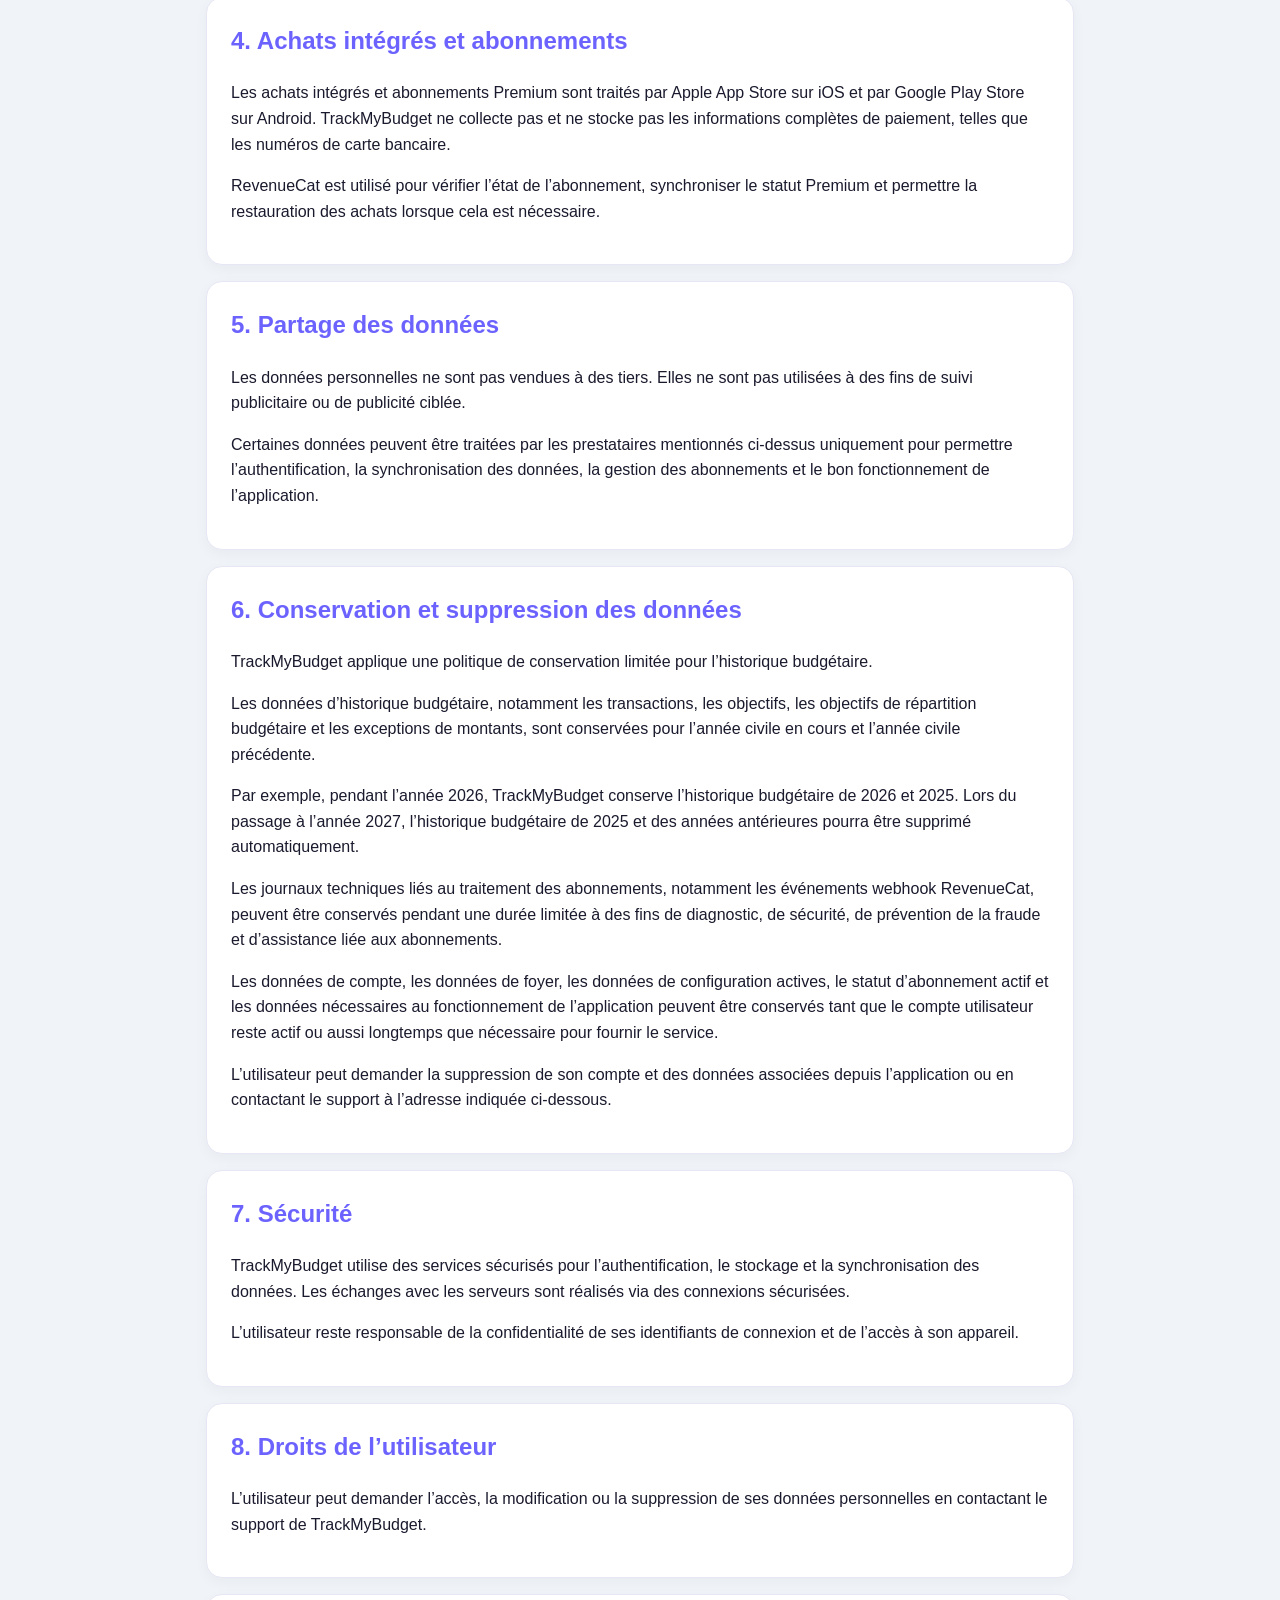
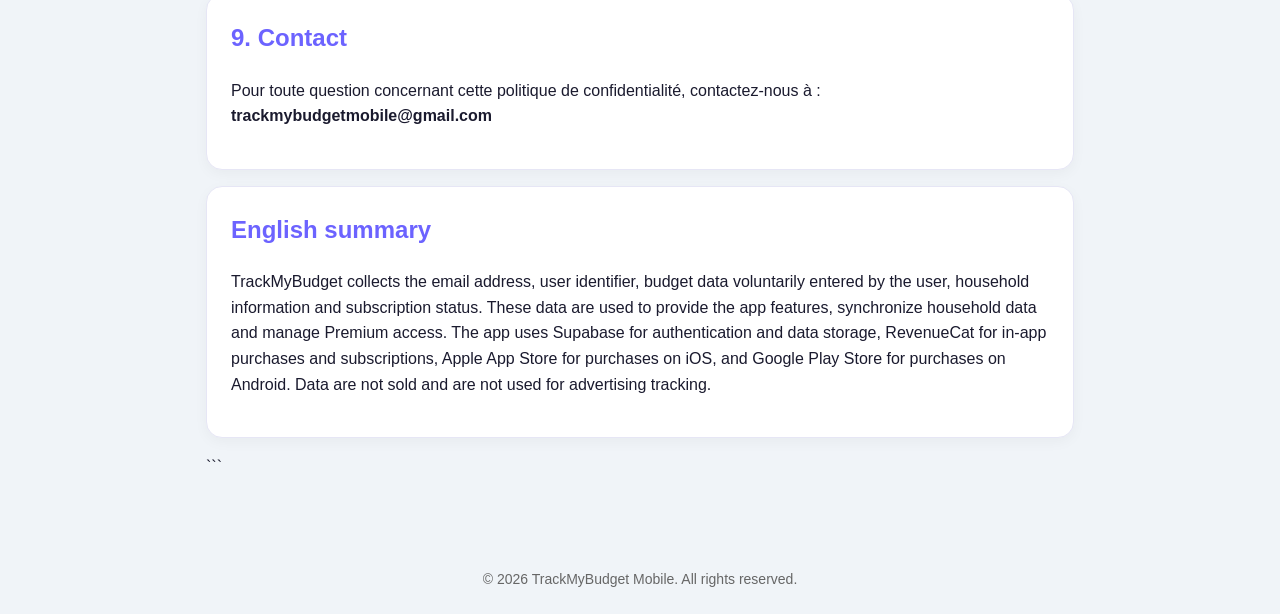
==== commit 6ca39cfd: "Update privacy.html" ====
--- a/privacy.html
+++ b/privacy.html
@@ -118,17 +118,15 @@
 </section>
 
 <section class="card">
-  <h2>6. Conservation et suppression</h2>
-  <p>
-    Les données sont conservées tant que le compte utilisateur est actif ou tant qu’elles sont nécessaires au
-    fonctionnement de l’application.
-  </p>
+  <h2>6. Conservation et suppression des données</h2>
+  <p>TrackMyBudget applique une politique de conservation limitée pour l’historique budgétaire.</p>
+  <p>Les données d’historique budgétaire, notamment les transactions, les objectifs, les objectifs de répartition budgétaire et les exceptions de montants, sont conservées pour l’année civile en cours et l’année civile précédente.</p>
+  <p>Par exemple, pendant l’année 2026, TrackMyBudget conserve l’historique budgétaire de 2026 et 2025. Lors du passage à l’année 2027, l’historique budgétaire de 2025 et des années antérieures pourra être supprimé automatiquement.</p>
+  <p>Les journaux techniques liés au traitement des abonnements, notamment les événements webhook RevenueCat, peuvent être conservés pendant une durée limitée à des fins de diagnostic, de sécurité, de prévention de la fraude et d’assistance liée aux abonnements.</p>
+  <p>Les données de compte, les données de foyer, les données de configuration actives, le statut d’abonnement actif et les données nécessaires au fonctionnement de l’application peuvent être conservés tant que le compte utilisateur reste actif ou aussi longtemps que nécessaire pour fournir le service.</p>
+  <p>L’utilisateur peut demander la suppression de son compte et des données associées depuis l’application ou en contactant le support à l’adresse indiquée ci-dessous.</p>
+</section>
 
-  <p>
-    L’utilisateur peut demander la suppression de son compte et des données associées depuis l’application ou en
-    contactant le support à l’adresse indiquée ci-dessous.
-  </p>
-</section>
 
 <section class="card">
   <h2>7. Sécurité</h2>
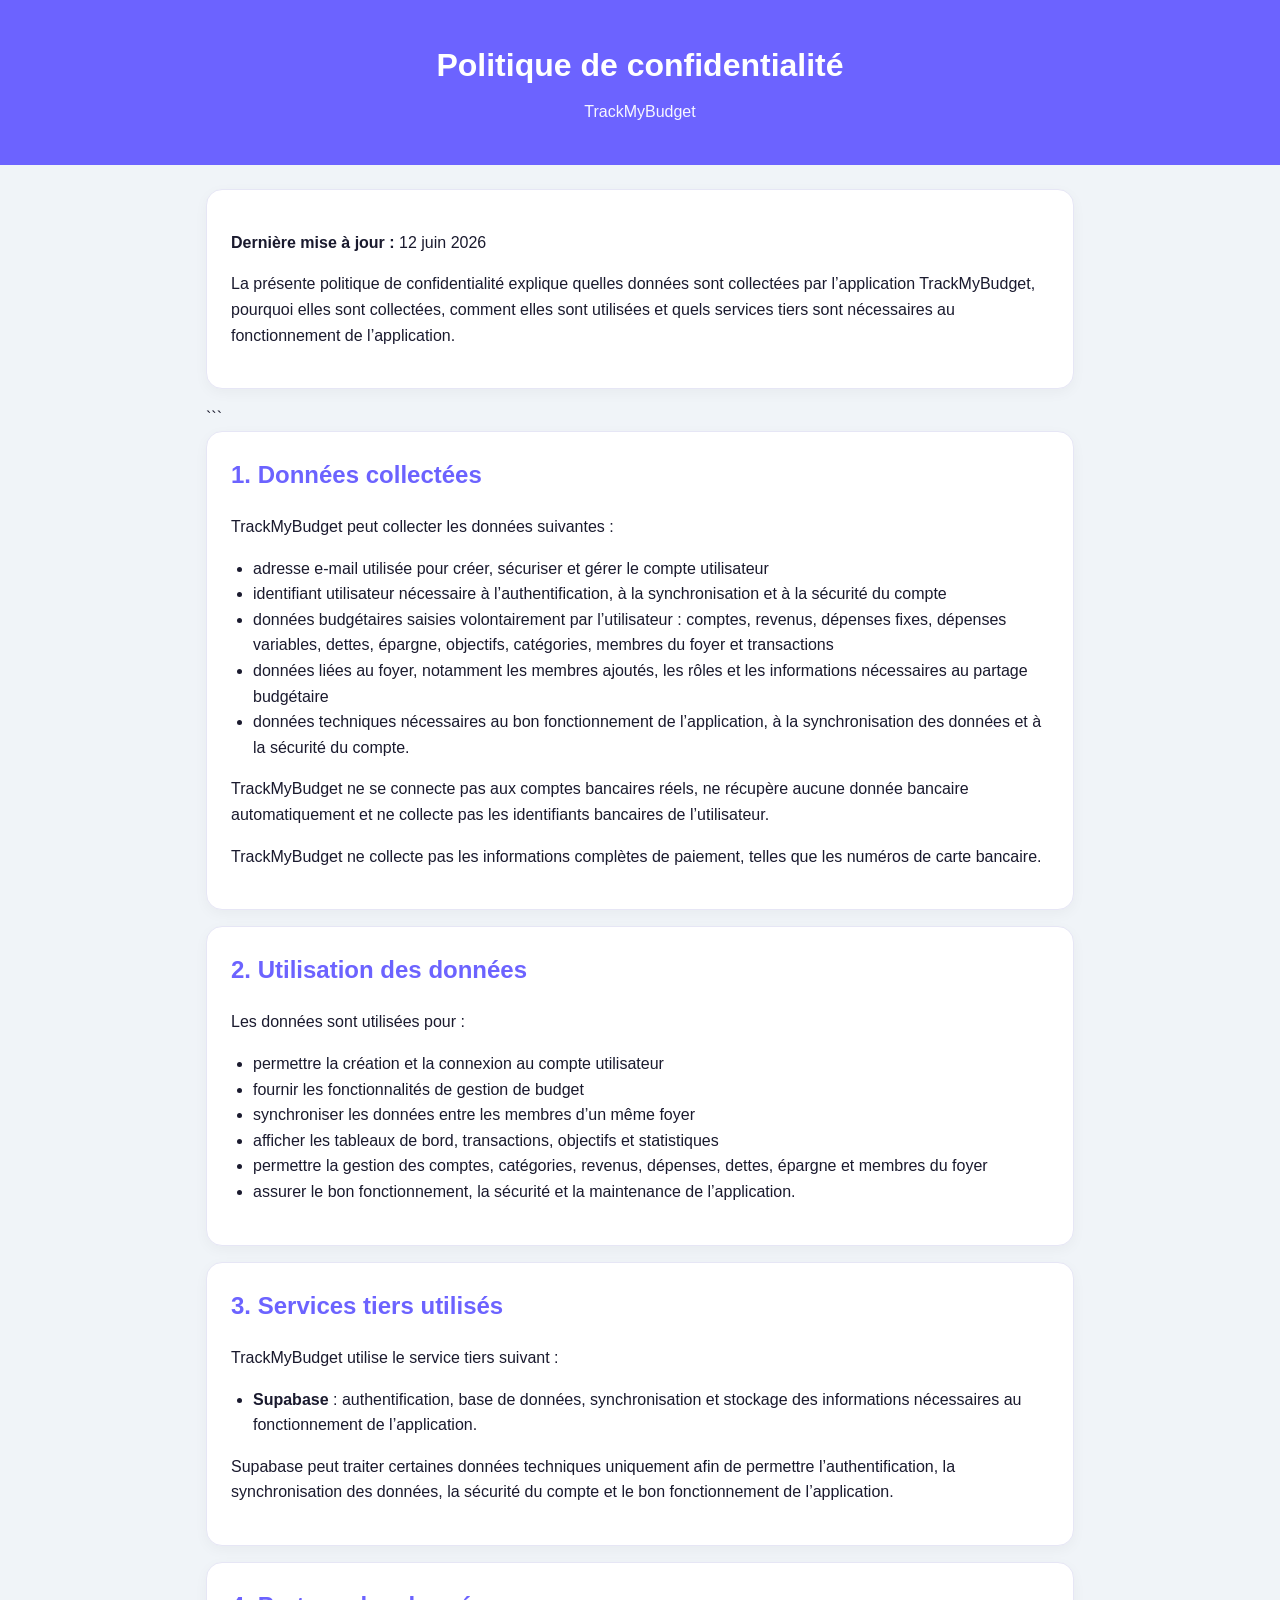
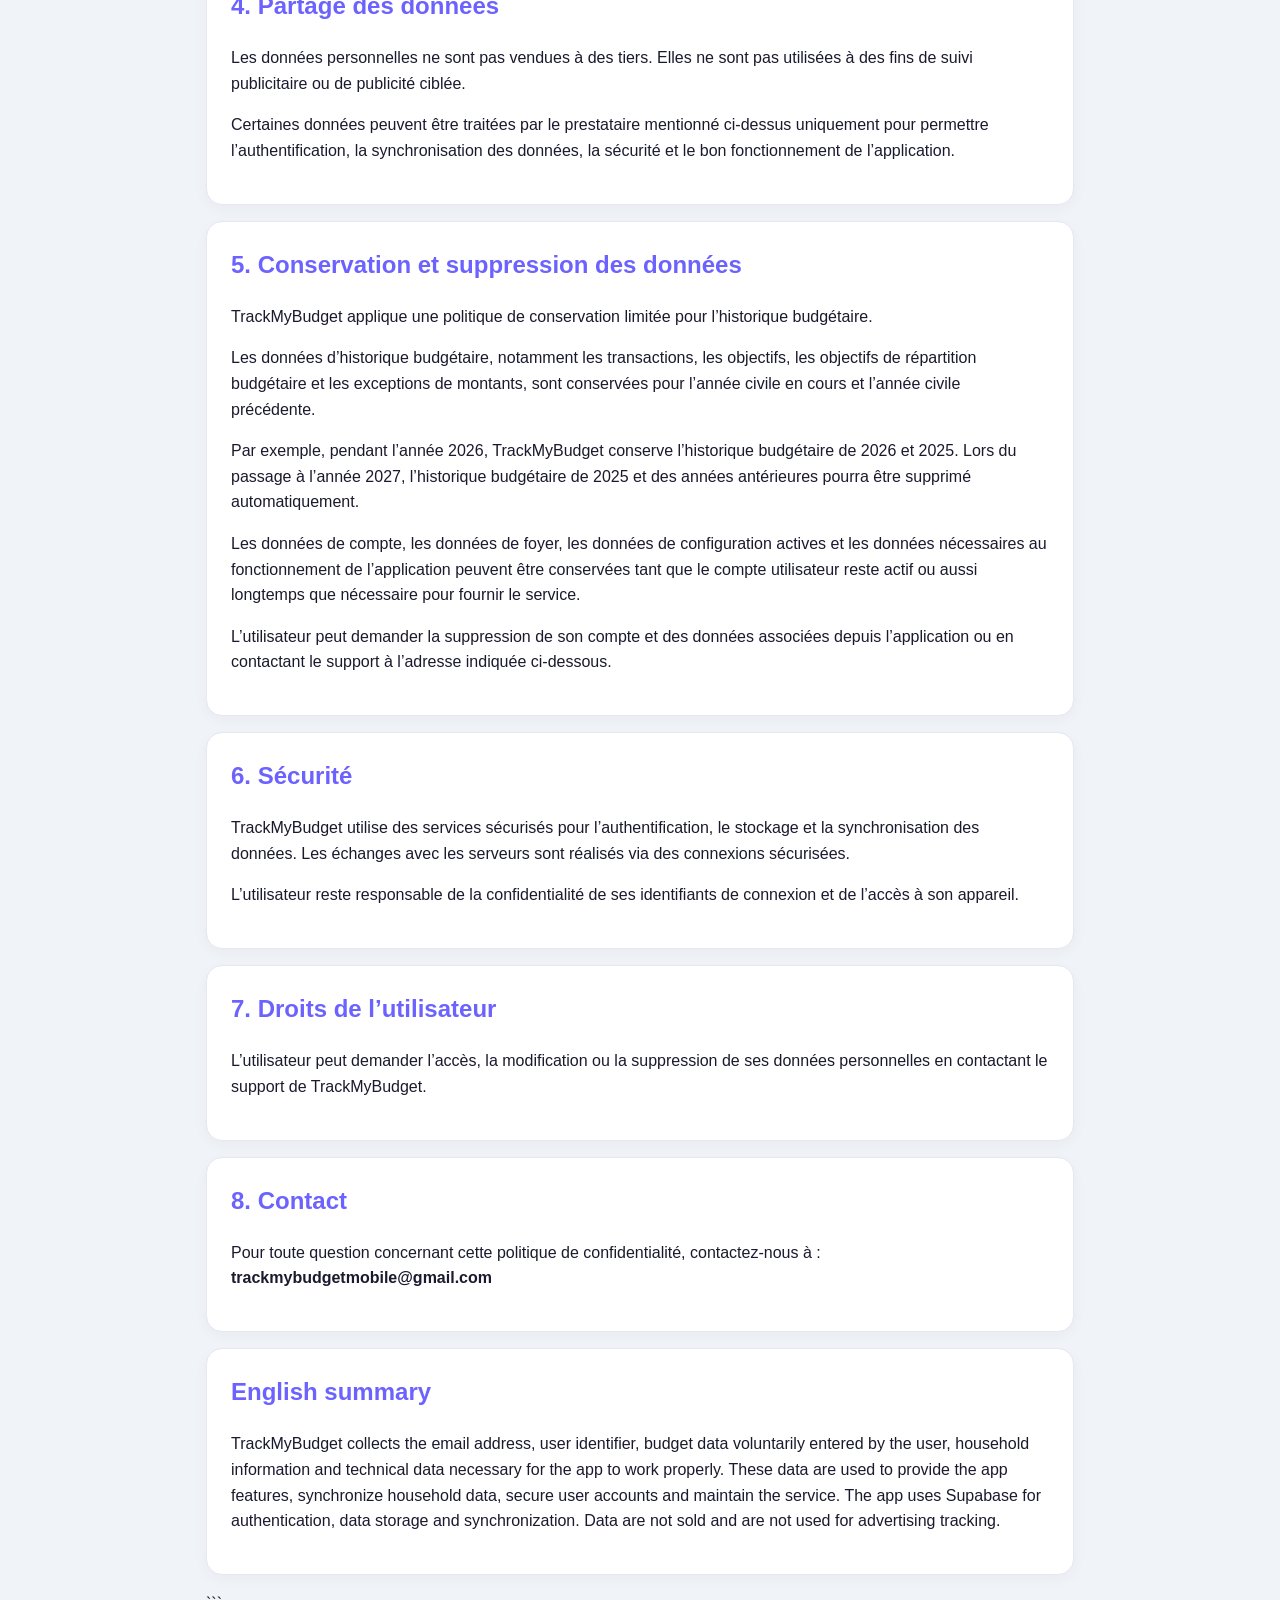
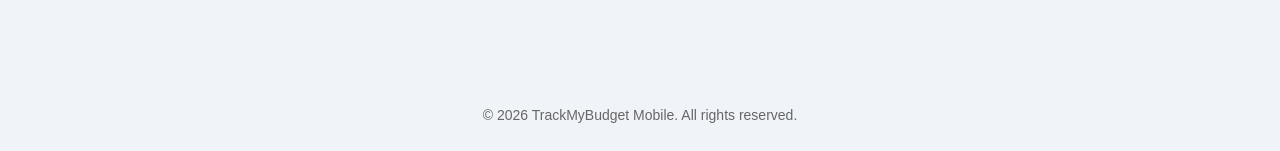
==== commit c0c243ac: "Update privacy.html" ====
--- a/privacy.html
+++ b/privacy.html
@@ -16,7 +16,7 @@
 
   <main>
     <section class="card">
-      <p><strong>Dernière mise à jour :</strong> 11 juin 2026</p>
+      <p><strong>Dernière mise à jour :</strong> 12 juin 2026</p>
       <p>
         La présente politique de confidentialité explique quelles données sont collectées par l’application
         TrackMyBudget, pourquoi elles sont collectées, comment elles sont utilisées et quels services tiers
@@ -30,22 +30,29 @@
   <p>TrackMyBudget peut collecter les données suivantes :</p>
 
   <ul>
-    <li>adresse e-mail utilisée pour créer, sécuriser et gérer le compte utilisateur ;</li>
+    <li>adresse e-mail utilisée pour créer, sécuriser et gérer le compte utilisateur</li>
     <li>identifiant utilisateur nécessaire à l’authentification, à la synchronisation et à la sécurité du compte</li>
     <li>
       données budgétaires saisies volontairement par l’utilisateur : comptes, revenus, dépenses fixes,
       dépenses variables, dettes, épargne, objectifs, catégories, membres du foyer et transactions
     </li>
-    <li>données liées au foyer, notamment les membres ajoutés, les rôles et les informations nécessaires au partage budgétaire</li>
     <li>
-      informations relatives aux achats intégrés, abonnements Premium et statut d’abonnement, gérées via
-      RevenueCat, Apple App Store et Google Play Store.
+      données liées au foyer, notamment les membres ajoutés, les rôles et les informations nécessaires
+      au partage budgétaire
+    </li>
+    <li>
+      données techniques nécessaires au bon fonctionnement de l’application, à la synchronisation des données
+      et à la sécurité du compte.
     </li>
   </ul>
 
   <p>
     TrackMyBudget ne se connecte pas aux comptes bancaires réels, ne récupère aucune donnée bancaire
     automatiquement et ne collecte pas les identifiants bancaires de l’utilisateur.
+  </p>
+
+  <p>
+    TrackMyBudget ne collecte pas les informations complètes de paiement, telles que les numéros de carte bancaire.
   </p>
 </section>
 
@@ -58,78 +65,73 @@
     <li>fournir les fonctionnalités de gestion de budget</li>
     <li>synchroniser les données entre les membres d’un même foyer</li>
     <li>afficher les tableaux de bord, transactions, objectifs et statistiques</li>
-    <li>gérer les fonctionnalités Premium et les droits d’accès associés</li>
-    <li>assurer le bon fonctionnement, la sécurité et la maintenance de l’application</li>
+    <li>permettre la gestion des comptes, catégories, revenus, dépenses, dettes, épargne et membres du foyer</li>
+    <li>assurer le bon fonctionnement, la sécurité et la maintenance de l’application.</li>
   </ul>
 </section>
 
 <section class="card">
   <h2>3. Services tiers utilisés</h2>
-  <p>TrackMyBudget utilise les services tiers suivants :</p>
+  <p>TrackMyBudget utilise le service tiers suivant :</p>
 
   <ul>
     <li>
       <strong>Supabase</strong> : authentification, base de données, synchronisation et stockage des informations
-      nécessaires au fonctionnement de l’application
-    </li>
-    <li>
-      <strong>RevenueCat</strong> : gestion des achats intégrés, abonnements, reçus d’achat et statut Premium
-    </li>
-    <li>
-      <strong>Apple App Store</strong> : traitement des achats intégrés et abonnements sur iOS
-    </li>
-    <li>
-      <strong>Google Play Store</strong> : traitement des achats intégrés et abonnements sur Android.
+      nécessaires au fonctionnement de l’application.
     </li>
   </ul>
 
   <p>
-    Ces services peuvent traiter certaines données techniques ou liées aux achats uniquement afin de fournir
-    les fonctionnalités de l’application, de vérifier les abonnements et de maintenir l’accès Premium.
+    Supabase peut traiter certaines données techniques uniquement afin de permettre l’authentification,
+    la synchronisation des données, la sécurité du compte et le bon fonctionnement de l’application.
   </p>
 </section>
 
 <section class="card">
-  <h2>4. Achats intégrés et abonnements</h2>
-  <p>
-    Les achats intégrés et abonnements Premium sont traités par Apple App Store sur iOS et par Google Play Store
-    sur Android. TrackMyBudget ne collecte pas et ne stocke pas les informations complètes de paiement, telles que
-    les numéros de carte bancaire.
-  </p>
-
-  <p>
-    RevenueCat est utilisé pour vérifier l’état de l’abonnement, synchroniser le statut Premium et permettre
-    la restauration des achats lorsque cela est nécessaire.
-  </p>
-</section>
-
-<section class="card">
-  <h2>5. Partage des données</h2>
+  <h2>4. Partage des données</h2>
   <p>
     Les données personnelles ne sont pas vendues à des tiers. Elles ne sont pas utilisées à des fins de suivi
     publicitaire ou de publicité ciblée.
   </p>
 
   <p>
-    Certaines données peuvent être traitées par les prestataires mentionnés ci-dessus uniquement pour permettre
-    l’authentification, la synchronisation des données, la gestion des abonnements et le bon fonctionnement de
-    l’application.
+    Certaines données peuvent être traitées par le prestataire mentionné ci-dessus uniquement pour permettre
+    l’authentification, la synchronisation des données, la sécurité et le bon fonctionnement de l’application.
   </p>
 </section>
 
 <section class="card">
-  <h2>6. Conservation et suppression des données</h2>
-  <p>TrackMyBudget applique une politique de conservation limitée pour l’historique budgétaire.</p>
-  <p>Les données d’historique budgétaire, notamment les transactions, les objectifs, les objectifs de répartition budgétaire et les exceptions de montants, sont conservées pour l’année civile en cours et l’année civile précédente.</p>
-  <p>Par exemple, pendant l’année 2026, TrackMyBudget conserve l’historique budgétaire de 2026 et 2025. Lors du passage à l’année 2027, l’historique budgétaire de 2025 et des années antérieures pourra être supprimé automatiquement.</p>
-  <p>Les journaux techniques liés au traitement des abonnements, notamment les événements webhook RevenueCat, peuvent être conservés pendant une durée limitée à des fins de diagnostic, de sécurité, de prévention de la fraude et d’assistance liée aux abonnements.</p>
-  <p>Les données de compte, les données de foyer, les données de configuration actives, le statut d’abonnement actif et les données nécessaires au fonctionnement de l’application peuvent être conservés tant que le compte utilisateur reste actif ou aussi longtemps que nécessaire pour fournir le service.</p>
-  <p>L’utilisateur peut demander la suppression de son compte et des données associées depuis l’application ou en contactant le support à l’adresse indiquée ci-dessous.</p>
+  <h2>5. Conservation et suppression des données</h2>
+
+  <p>
+    TrackMyBudget applique une politique de conservation limitée pour l’historique budgétaire.
+  </p>
+
+  <p>
+    Les données d’historique budgétaire, notamment les transactions, les objectifs, les objectifs de répartition
+    budgétaire et les exceptions de montants, sont conservées pour l’année civile en cours et l’année civile précédente.
+  </p>
+
+  <p>
+    Par exemple, pendant l’année 2026, TrackMyBudget conserve l’historique budgétaire de 2026 et 2025.
+    Lors du passage à l’année 2027, l’historique budgétaire de 2025 et des années antérieures pourra être
+    supprimé automatiquement.
+  </p>
+
+  <p>
+    Les données de compte, les données de foyer, les données de configuration actives et les données nécessaires
+    au fonctionnement de l’application peuvent être conservées tant que le compte utilisateur reste actif ou aussi
+    longtemps que nécessaire pour fournir le service.
+  </p>
+
+  <p>
+    L’utilisateur peut demander la suppression de son compte et des données associées depuis l’application ou
+    en contactant le support à l’adresse indiquée ci-dessous.
+  </p>
 </section>
 
-
 <section class="card">
-  <h2>7. Sécurité</h2>
+  <h2>6. Sécurité</h2>
   <p>
     TrackMyBudget utilise des services sécurisés pour l’authentification, le stockage et la synchronisation des
     données. Les échanges avec les serveurs sont réalisés via des connexions sécurisées.
@@ -142,7 +144,7 @@
 </section>
 
 <section class="card">
-  <h2>8. Droits de l’utilisateur</h2>
+  <h2>7. Droits de l’utilisateur</h2>
   <p>
     L’utilisateur peut demander l’accès, la modification ou la suppression de ses données personnelles en
     contactant le support de TrackMyBudget.
@@ -150,7 +152,7 @@
 </section>
 
 <section class="card">
-  <h2>9. Contact</h2>
+  <h2>8. Contact</h2>
   <p>
     Pour toute question concernant cette politique de confidentialité, contactez-nous à :
     <strong>trackmybudgetmobile@gmail.com</strong>
@@ -161,10 +163,10 @@
   <h2>English summary</h2>
   <p>
     TrackMyBudget collects the email address, user identifier, budget data voluntarily entered by the user,
-    household information and subscription status. These data are used to provide the app features, synchronize
-    household data and manage Premium access. The app uses Supabase for authentication and data storage,
-    RevenueCat for in-app purchases and subscriptions, Apple App Store for purchases on iOS, and Google Play Store
-    for purchases on Android. Data are not sold and are not used for advertising tracking.
+    household information and technical data necessary for the app to work properly. These data are used to
+    provide the app features, synchronize household data, secure user accounts and maintain the service.
+    The app uses Supabase for authentication, data storage and synchronization. Data are not sold and are not
+    used for advertising tracking.
   </p>
 </section>
 ```
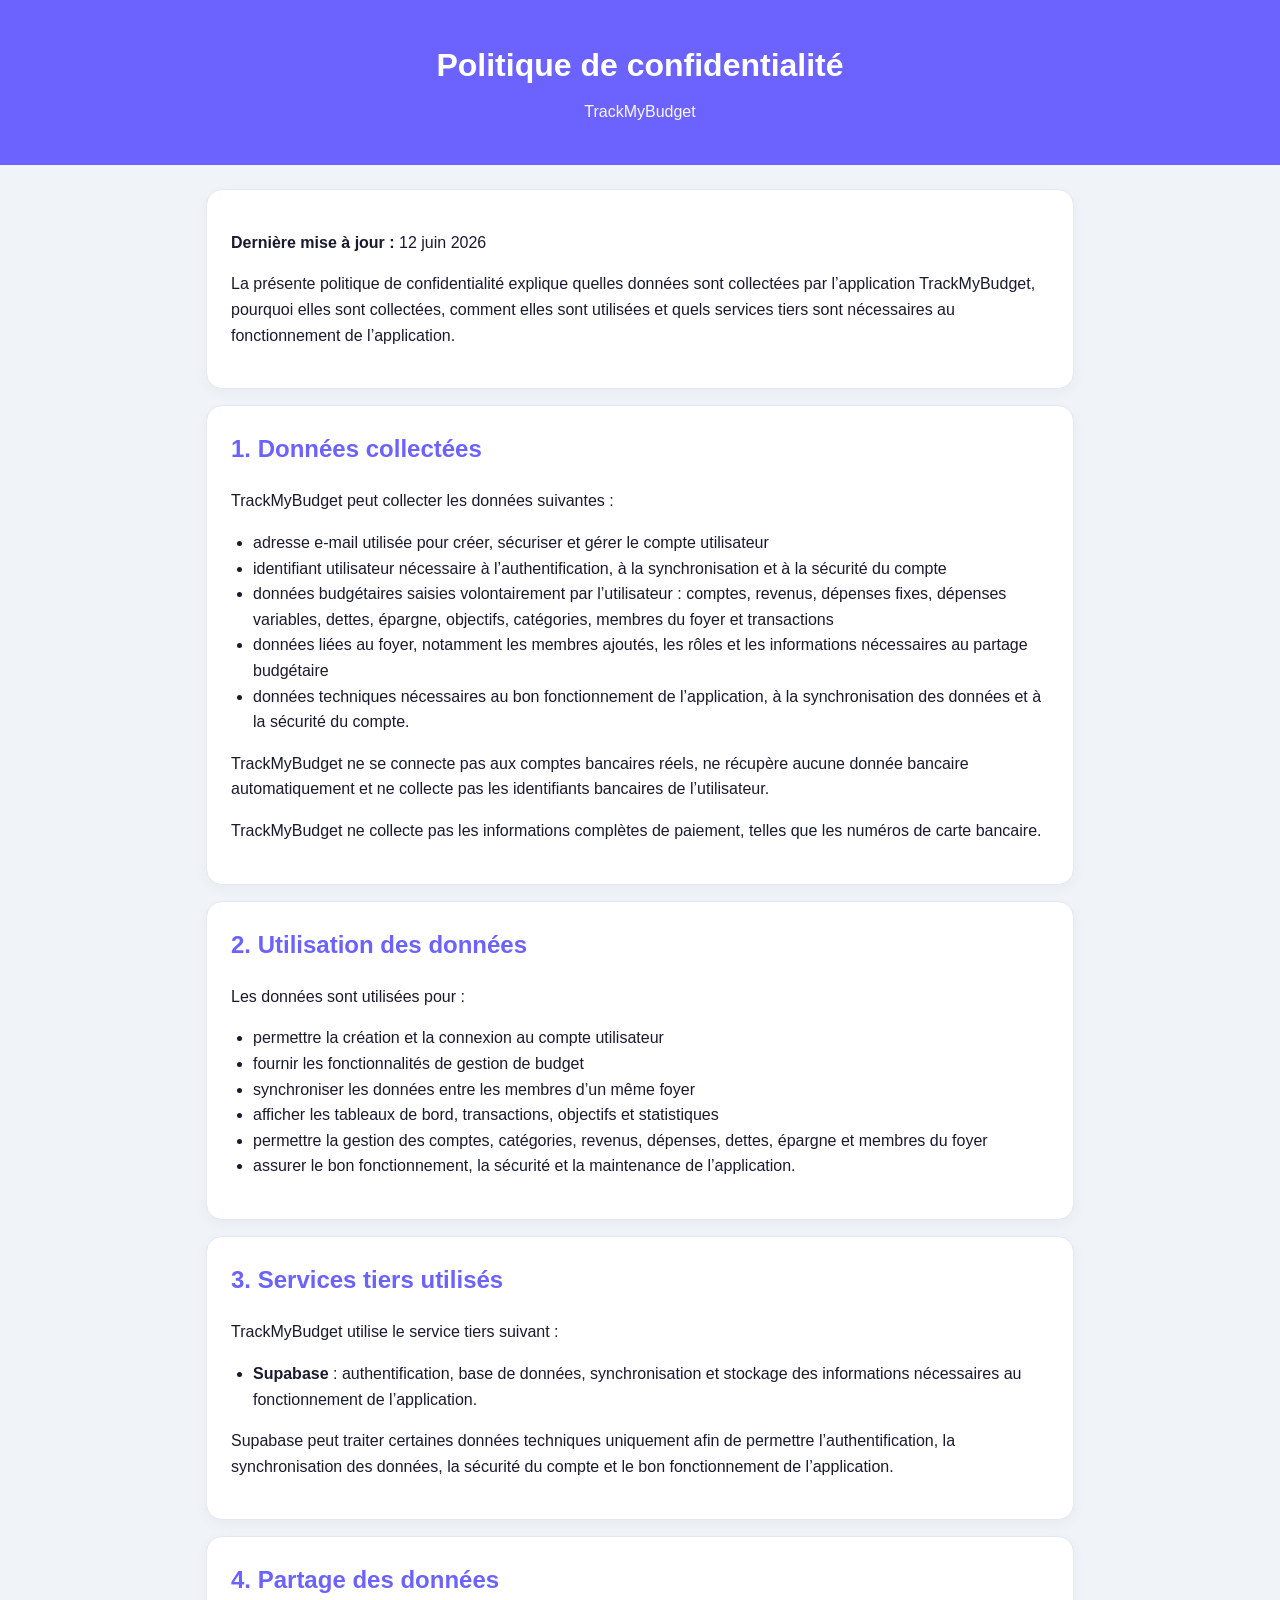
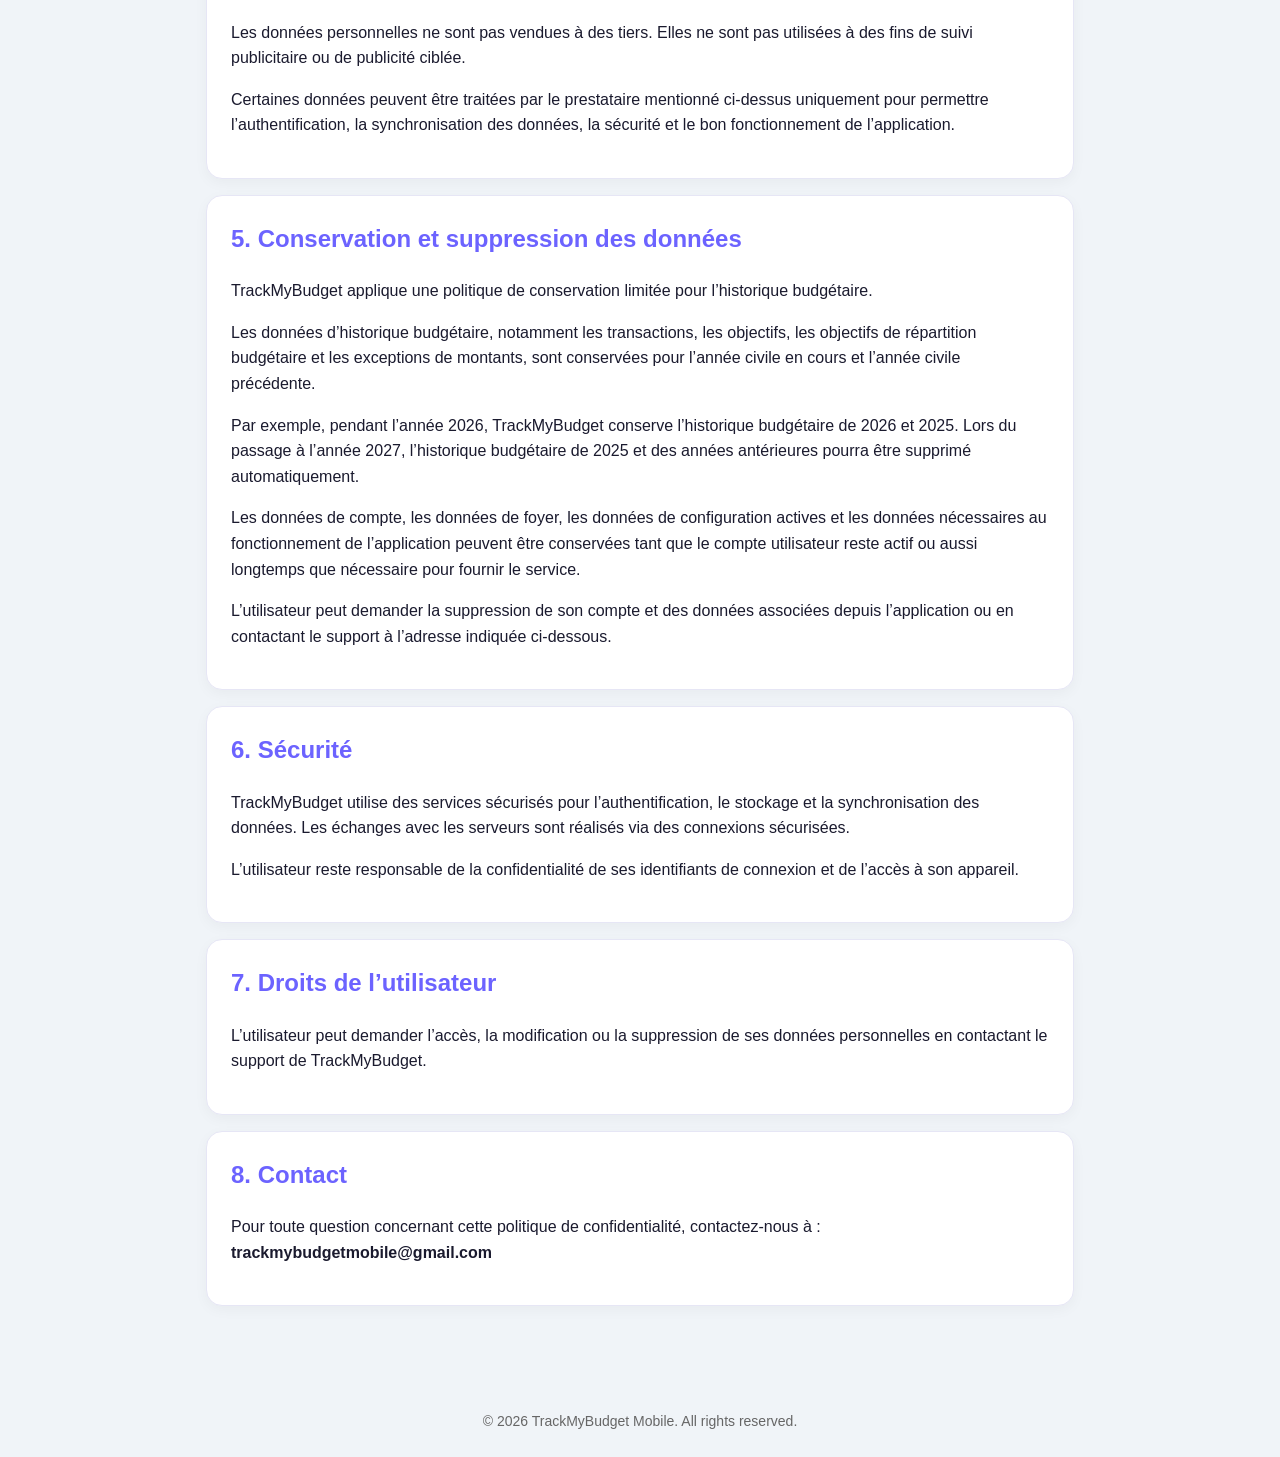
==== commit a5437a10: "Update privacy.html" ====
--- a/privacy.html
+++ b/privacy.html
@@ -23,8 +23,6 @@
         sont nécessaires au fonctionnement de l’application.
       </p>
     </section>
-
-```
 <section class="card">
   <h2>1. Données collectées</h2>
   <p>TrackMyBudget peut collecter les données suivantes :</p>
@@ -158,19 +156,6 @@
     <strong>trackmybudgetmobile@gmail.com</strong>
   </p>
 </section>
-
-<section class="card">
-  <h2>English summary</h2>
-  <p>
-    TrackMyBudget collects the email address, user identifier, budget data voluntarily entered by the user,
-    household information and technical data necessary for the app to work properly. These data are used to
-    provide the app features, synchronize household data, secure user accounts and maintain the service.
-    The app uses Supabase for authentication, data storage and synchronization. Data are not sold and are not
-    used for advertising tracking.
-  </p>
-</section>
-```
-
   </main>
 
   <footer>
